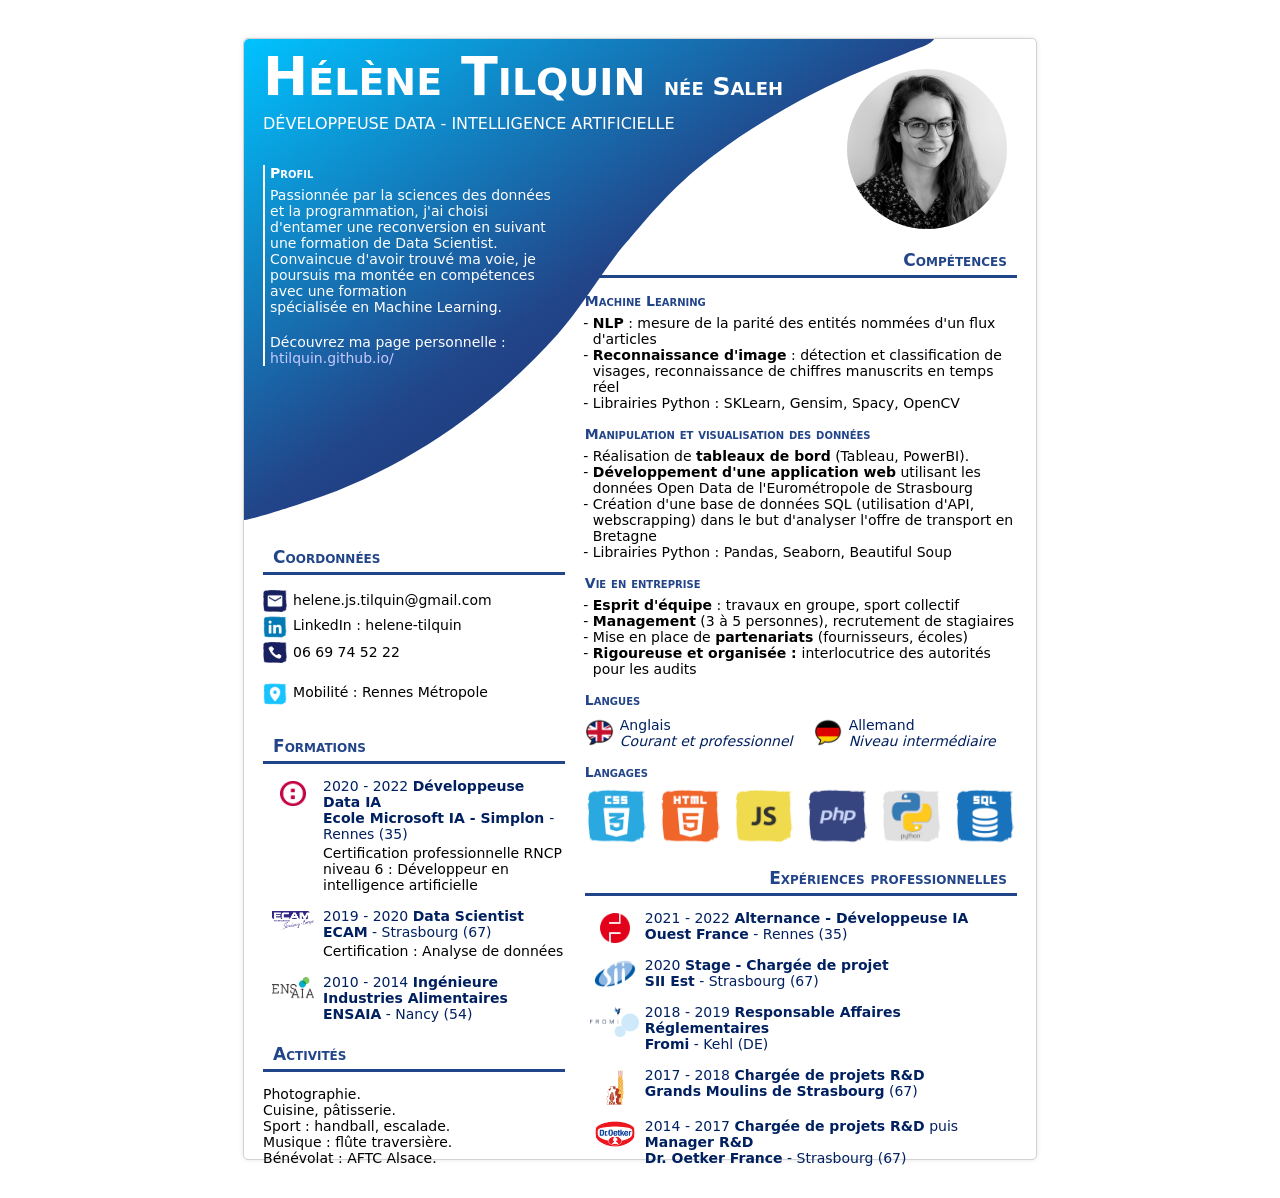
==== index.html @ 8f600a63 "CV V2" ====
<!doctype html>
<html>

<head>
    <meta charset="utf-8" />
    <meta name="Description" content="Hélène Tilquin - CV" />
    <link rel="stylesheet" href="stylesheet.css" />
    <meta name="author" content="Hélène Tilquin" />
    <link rel="icon" type="image/png" href="Images/favicon.png" />
    <title>Hélène Tilquin</title>
</head>

<body>

    <div class="page">

        <div class="waves">
            <!--Waves Container-->
            <svg fill="rgba(255,255,0,0.7)" xmlns="http://www.w3.org/2000/svg" width="7.18889in" height="5.01111in"
                viewBox="0 0 647 451">

                <defs>
                    <linearGradient id="my-cool-gradient" x2="1" y2="1">
                        <stop offset="0%" stop-color="#00c3ff" /> <!-- #447799 -->
                        <stop offset="50%" stop-color="#224488" /> <!-- #224488 -->
                        <stop offset="100%" stop-color="#112266" /> <!-- #112266 -->
                    </linearGradient>
                </defs>


                <path fill="url(#my-cool-gradient)" id="Sélection" stroke="none" stroke-width="1" d="M 0.00,0.00
                   C 0.00,0.00 647.00,0.00 647.00,0.00
                     644.07,4.94 633.46,8.01 628.00,10.20
                     628.00,10.20 581.00,29.20 581.00,29.20
                     536.99,46.81 481.87,77.97 444.00,106.37
                     416.11,127.29 400.99,142.27 377.83,168.00
                     377.83,168.00 352.23,198.00 352.23,198.00
                     333.83,222.20 313.65,254.70 293.83,277.00
                     232.14,346.45 150.43,403.19 62.00,432.67
                     48.49,437.17 12.39,449.25 0.00,451.00
                     0.00,451.00 0.00,0.00 0.00,0.00 Z" />
            </svg>
            <!--Waves end-->
        </div>

        <div class="subpage">

            <header>
                <h1 class="name">Hélène Tilquin <span class="smaller">née Saleh</span></h1>
            </header>
            <h1 class="poste">Développeuse Data - Intelligence Artificielle</h1>
            <div class="Flex">
                <div class="left">
                    <!--- Résumé -->
                    <section class="white">
                        <h4 class="light">Profil</h4>
                        <p>Passionnée par la sciences des données et la programmation, 
                            j'ai choisi d'entamer une reconversion en suivant une formation de Data Scientist.
                            <br/>Convaincue d'avoir trouvé ma voie, 
                            je poursuis ma montée en compétences
                            avec une formation <br/>spécialisée en Machine Learning.</p>
                        <br/>
                        <p>Découvrez ma page personnelle :<br/>
                        <a href="https://htilquin.github.io/" class="lightblue">htilquin.github.io/</a></p>
                    
                    </section>

                    <div class="filler"></div>

                    <!-- Identité -->
                    <section>
                        <h2>Coordonnées</h2>

                        <div class="Flex">
                            <div class="icons"><img src="Images/mail1.png" alt="mail" /></div>
                            <div class="text nomargin">
                                <p>helene.js.tilquin@gmail.com</p>
                            </div>
                        </div>
                        <div class="Flex">
                            <div class="icons"><a href="https://fr.linkedin.com/in/helene-tilquin"><img
                                        src="Images/linkedIn.png" alt="linkedIn" /></a></div>
                            <div class="text nomargin">
                                <p><a href="https://fr.linkedin.com/in/helene-tilquin">LinkedIn : helene-tilquin</a></p>
                            </div>
                        </div>
                        <div class="Flex">
                            <div class="icons"><img src="Images/phone1.png" alt="phone" /></div>
                            <div class="text nomargin">
                                <p>06 69 74 52 22</p>
                            </div>
                        </div>
                        <br />
                        <div class="Flex">
                            <div class="icons"><img src="Images/location.png" alt="location" /></div>
                            <div class="text">
                                <p>Mobilité : Rennes Métropole</p>
                            </div>
                        </div>
                        <!-- <p>Titulaire du Permis B</p> -->
                    </section>

                    <!-- Formations -->
                    <section>

                        <h2>Formations</h2>

                        <div class="Flex">
                            <div class="logo"><img class="small" src="Images/simplon.png" alt="logo-simplon" /></div>
                            <div class="text">
                                <a href="https://www.francecompetences.fr/recherche/rncp/34757/">
                                    <h3>2020 - 2022 <b>Développeuse Data IA <br /> 
                                        Ecole Microsoft IA - Simplon </b> - Rennes (35)</h3>
                                    <p>
                                        Certification professionnelle RNCP niveau 6 : Développeur en intelligence artificielle
                                    </p>
                            </div>
                            </a>
                        </div>


                        <div class="Flex">
                            <div class="logo"><img class="small" src="Images/ECAM.png" alt="logo-ecam" /></div>
                            <div class="text">
                                <a href="https://www.francecompetences.fr/recherche/rs/2858/">
                                    <h3>2019 - 2020 <b>Data Scientist <br /> ECAM</b> - Strasbourg (67)</h3>
                                    <p>
                                        Certification : Analyse de données
                                    </p>
                            </div>
                            </a>
                        </div>

                        <div class="Flex">
                            <div class="logo"><img src="Images/ENSAIA.png" alt="logo-ensaia" /></div>
                            <div class="text nomargin">
                                <h3>2010 - 2014 <b>Ingénieure Industries Alimentaires <br /> ENSAIA</b> - Nancy (54)
                                </h3>
                                <!--                                 <p>Erasmus en Allemagne - Membre du Bureau des Elèves</p> -->
                            </div>
                        </div>

                        <!--                         <div class="Flex">
                            <div class="logo">
                                <img src="Images/chato.png" alt="logo-prepa" />
                            </div>
                            <div class="text">
                                <h3>2008 - 2010 <b>Classe préparatoire en biologie (BCPST)</b> - Rennes (35)</h3>
                                <p>Option informatique : projet Matlab (19/20 à l'oral)</p>
                            </div>
                        </div>
                        <div class="Flex">
                            <div class="logo">
                                <img class="small" src="Images/assomp.png" alt="logo-assomption" />
                            </div>
                            <div class="text">
                                <h3>2008 <b>Baccalauréat Scientifique</b> - Rennes (35)</h3>
                            </div>
                        </div> -->
                    </section>

                    <!-- Activités -->
                    <section>
                        <h2>Activités</h2>
                        <p>Photographie.<br />
                            Cuisine, pâtisserie.<br />
                            Sport : handball, escalade.<br />
                            Musique : flûte traversière.<br />
                            Bénévolat : AFTC Alsace.
                        </p>
                    </section>
                </div>

                <div class="right">

                    <img class="identite" src="Images/HET.png">

                    <section>

                        <h2>Compétences</h2>

                        <h4>Machine Learning</h4>
                        <ul>
                            <li><b>NLP</b> : mesure de la parité des entités nommées d'un flux d'articles</li>
                            <li><b>Reconnaissance d'image</b> : détection et classification de visages, reconnaissance
                                de chiffres manuscrits en temps réel</li>
                            <li>Librairies Python : SKLearn, Gensim, Spacy, OpenCV </li>
                        </ul>


                        <h4>Manipulation et visualisation des données</h4>
                        <ul>
                            <li>Réalisation de <b>tableaux de bord</b> (Tableau, PowerBI).</li>
                            <li><b>Développement d'une application web</b> utilisant les données Open Data de
                                l'Eurométropole de Strasbourg</li>
                            <li>Création d'une base de données SQL (utilisation d'API, webscrapping) dans le but d'analyser l'offre de transport en Bretagne</li>
                            <li>Librairies Python : Pandas, Seaborn, Beautiful Soup</li>
                        </ul>


                        <h4>Vie en entreprise</h4>
                        <ul>
                            <li><b>Esprit d'équipe</b> : travaux en groupe, sport collectif</li>
                            <li><b>Management</b> (3 à 5 personnes), recrutement de stagiaires</li>
                            <li>Mise en place de <b>partenariats</b> (fournisseurs, écoles)</li>
                            <li><b>Rigoureuse et organisée : </b>interlocutrice des autorités pour les audits</li>
                        </ul>

                        <h4>Langues</h4>
                        <div class="Flex wrap">

                            <div class="Flex">
                                <div class="icons big"><img src="Images/EN.png" /></div>
                                <div class="text nomargin">
                                    <p class="blue">Anglais<br />
                                        <i>Courant et professionnel</i></p>
                                </div>
                            </div>

                            <div class="Flex">
                                <div class="icons big"><img src="Images/DE.png" /></div>
                                <div class="text nomargin">
                                    <p class="blue">Allemand<br />
                                        <i>Niveau intermédiaire</i></p>
                                </div>
                            </div>

                            <div class="Flex">
                                <!--- Just a filler -->
                            </div>

                        </div>

                        <!-- <h3>Logiciels</h3>
                    <p>SAP, Pack Office, R, Matlab</p> -->

                        <h4>Langages</h4>
                        <div class="Flex wrap">
                            <div class="comp">
                                <img src="Images/css.png" alt="CSS">
                            </div>

                            <div class="comp">
                                <img src="Images/html.png" alt="html">
                            </div>

                            <div class="comp">
                                <img src="Images/JS.png" alt="Javascript">
                            </div>

                            <div class="comp">
                                <img src="Images/php.png" alt="php">
                            </div>

                            <div class="comp">
                                <img src="Images/python4.png" alt="python">
                            </div>

                            <div class="comp">
                                <img src="Images/SQL.png" alt="SQL">
                            </div>
                        </div>

                    </section>

                    <section>
                        <!-- XP Pro -->
                        <h2>Expériences professionnelles</h2>

                        <div class="Flex">
                            <div class="logo"><img src="Images/ouestfrance.png" alt="logo-ouest-france" /></div>
                            <div class="text">
                                <h3>2021 - 2022 <b>Alternance - Développeuse IA <br /> Ouest France</b> - Rennes (35)
                                </h3>
                            </div>
                        </div>

                        <div class="Flex">
                            <div class="logo"><img src="Images/SII.png" alt="logo-SII" /></div>
                            <div class="text">
                                <h3>2020 <b>Stage - Chargée de projet <br /> SII Est</b> - Strasbourg (67)</h3>
                            </div>
                        </div>

                        <div class="Flex">
                            <div class="logo"><img class="large" src="Images/Fromi.png" alt="logo-fromi" /></div>
                            <div class="text">
                                <h3>2018 - 2019 <b>Responsable Affaires Réglementaires <br /> Fromi</b> - Kehl (DE)
                                </h3>
                            </div>
                        </div>
                        <div class="Flex">
                            <div class="logo"><img class="tall" src="Images/GMS.png" alt="logo-gms" /></div>
                            <div class="text">
                                <h3>2017 - 2018 <b>Chargée de projets R&D <br /> Grands Moulins de Strasbourg</b> (67)
                                </h3>
                            </div>
                        </div>
                        <div class="Flex">
                            <div class="logo"><img src="Images/Oetker.png" alt="logo-dr-oetker" /></div>
                            <div class="text nomargin">
                                <h3>2014 - 2017 <b>Chargée de projets R&D</b> puis <b>Manager R&D <br /> Dr. Oetker
                                        France</b> - Strasbourg (67)</h3>
                            </div>
                        </div>

                    </section>

                </div>
            </div>
        </div>
    </div>
</body>

</html>
---- stylesheet.css ----
/* orange #ff6600 */

body {
    position: relative;
    font-family: Calibri, sans;
    font-size : 14px;
    width: 100%;
    height: 100%;
    margin: 0;
    padding: 0;
    background-color: #ffffff;
}

* {
    box-sizing: border-box;
    -moz-box-sizing: border-box;
}

div.Flex {
    display: flex;
}

div.Flex.between {
    justify-content: space-between;
}
  
.flex { /*Flexbox for containers*/
    display: flex;
    justify-content: center;
    align-items: center;
    text-align: center;
}
  
.waves {
    position:relative;
    width: 100%;
    height: 1vh;
    margin-bottom:-7px; /*Fix for safari gap*/
    margin-top : -5mm;
    margin-left : -5mm;
}

.waves > svg {
    border-top-left-radius: 5px;
}
  
.content {
    position:relative;
    height:20vh;
    text-align:center;
    background-color: white;
}

header {
    color : #ffffff;
    font-size: 27px;
    font-variant-caps: petite-caps;
}

.page {
    width: 210mm;
    min-height: 297mm;
    padding: 5mm;
    margin: 10mm auto;
    border: 1px #D3D3D3 solid;
    border-radius: 5px;
    background: white;
    box-shadow: 0 0 5px rgba(0, 0, 0, 0.1);
}
.subpage {
    height: 287mm;
    z-index: 1;
    position : relative;
    padding-top : 1mm;
}

div.left {
    padding-right: 10px;
    margin-right: 10px;
    margin-top: auto;
    width: 520px;
    flex-shrink: 0.8;
}

div.logo {
    width: 60px;
    flex-shrink: 0;
    text-align: center;
    margin-bottom: 10px;
    margin-top : 3px;
}

div.icons {
    width: 30px;
}

div.icons.big {
    width: 35px;
}

div.text {
    margin-bottom: 15px;
}

div.nomargin {
    margin: 0;
}

ul {
    list-style-type: "- ";
    padding: 0;
    padding-left: 8px;
    margin: 0;
}

.nomargintop {
    margin-top: 0;
}

.marginbottom {
    margin-bottom: 15px;
}

.center {
    text-align: center;
}

div.comp {
    width: 64px;
    display: flex;
    flex-direction: column;
    align-items: center;
}

div.wrap {
    flex-wrap: wrap;
    align-items: center;
    justify-content: space-between;
}

.filler {
    height: 160px;
}

/***************
**** TEXT
***************/

a {
    text-decoration: none;
    color: #000000;
}

h1 {
    margin: 0;
}

h1.poste {
    color: #ffffff;
    font-variant-caps: all-petite-caps;
    font-weight: normal;
    font-size: 23px;
}

h2 {
    font-size: 17px;
    width: 100%;
    color : #224488;
    padding: 7px 10px 5px 10px;
    border-bottom: #224488 solid 3px;
    font-variant-caps: small-caps;
}

div.right h2 {
    text-align: right;
} 

h3 {
    color : #002060;
    margin-bottom: 0;
    font-size: 14px;
}

h3.name {
    color: #ffffff;
    
}

h4 {
    font-variant-caps: small-caps;
    font-weight: bold;
    color: #224488;
    margin-bottom: 6px;
    margin-top: 15px;
}

h4.light {
    color : white;
}

.smaller {
    font-size: 25px;
}

.text h3 {
    font-weight: normal;
    margin: 0;
}

p {
    margin: 0;
    margin-top : 3px;
}

.blue {
    color : #002060;
}

.lightblue {
    color : #c5c9ff;
}

.white {
    color : #ffffff;
    border-left : solid white 2px;
    padding-left: 5px;
}

/***************
**** IMAGES
***************/

img.identite {
    width: 160px;
    display: block;
    margin: -65px 10px 0 auto;
    border-radius: 50%;
}


div.logo img {
    height: auto;
    max-height: 30px;
    max-width: 70%;
}

div.logo img.large {
    max-width: 100%;
}

div.logo img.tall {
    max-height: 35px;
}

div.logo img.small {
    max-height: 25px;
}

div.icons img {
    max-height: 1.8rem;
    max-width: 1.5rem;
    position: relative;
    top: 1px;
/*     filter: drop-shadow(1px 1px 1px #00000040); */
    margin-right: 3px;
}

div.icons.big img {
    max-width: 2.3rem;
    margin-top: 3px;
}

div.comp img {
    width: 95%;
}

@page {
    size: A4;
    margin: 0;
}
@media print {
    html, body {
        width: 210mm;
        height: 297mm;        
    }
    .page {
        margin: 0;
        border: initial;
        border-radius: 0px;
        width: initial;
        min-height: initial;
        box-shadow: initial;
        background: initial;
        page-break-after: always;
    }

    .waves > svg {
        border-top-left-radius: 0px;
    }
}
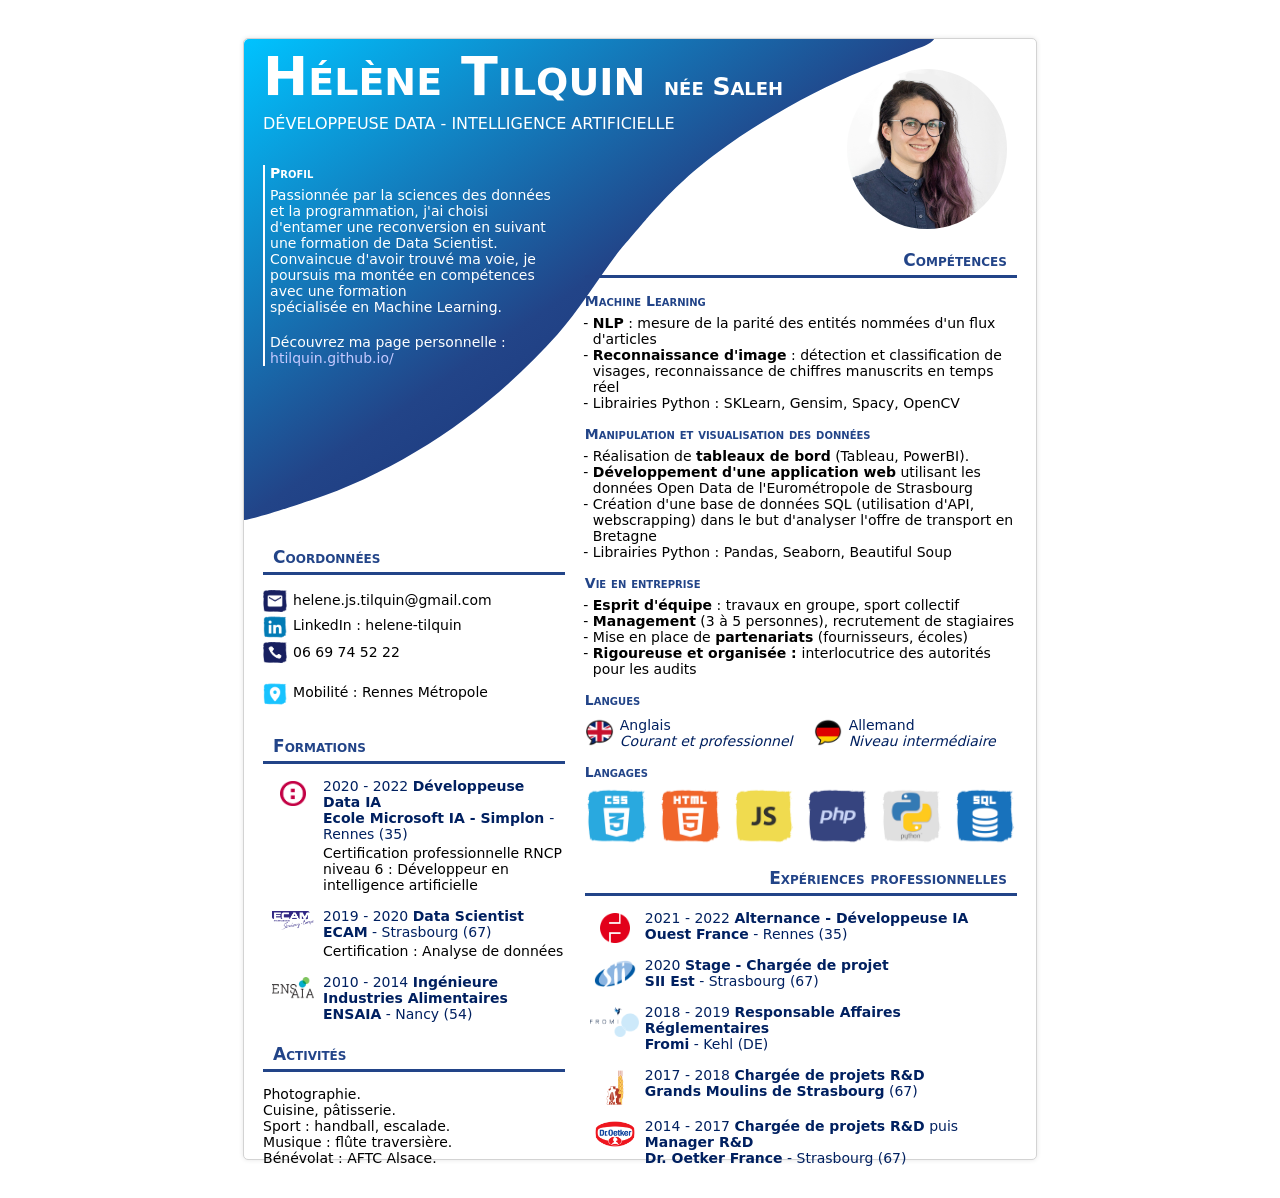
==== commit 5f818c7e: "update photo" ====
--- a/index.html
+++ b/index.html
@@ -173,7 +173,7 @@
 
                 <div class="right">
 
-                    <img class="identite" src="Images/HET.png">
+                    <img class="identite" src="Images/Helene3.png">
 
                     <section>
 
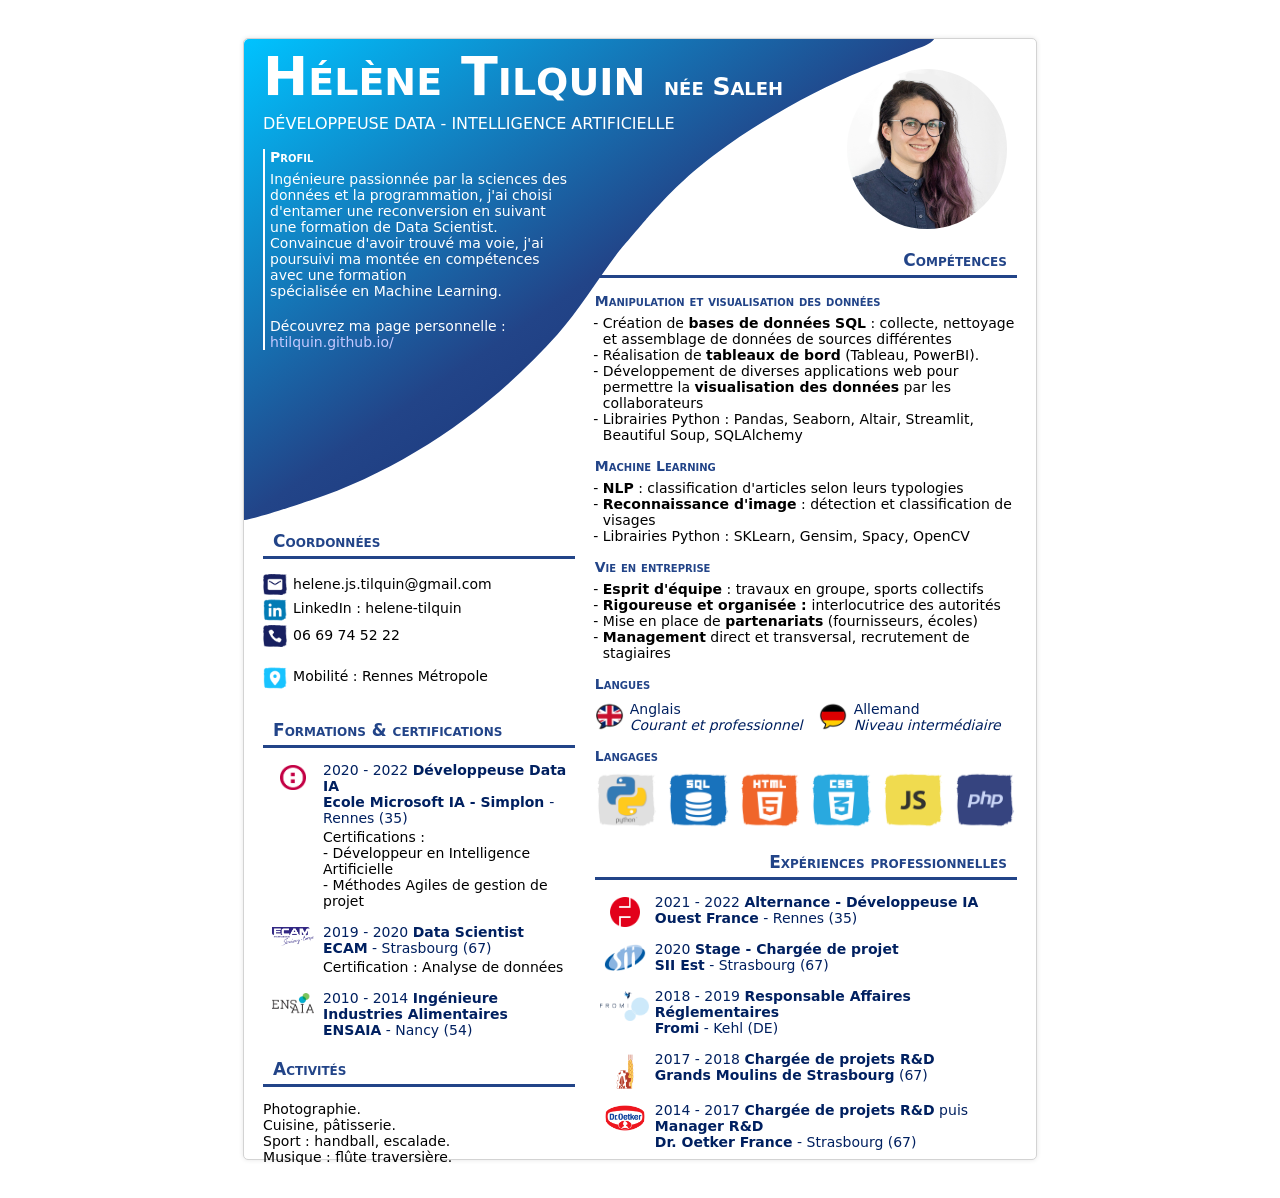
==== commit f96534ae: "Update!" ====
--- a/index.html
+++ b/index.html
@@ -1,315 +1,299 @@
-<!doctype html>
-<html>
-
-<head>
-    <meta charset="utf-8" />
-    <meta name="Description" content="Hélène Tilquin - CV" />
-    <link rel="stylesheet" href="stylesheet.css" />
-    <meta name="author" content="Hélène Tilquin" />
-    <link rel="icon" type="image/png" href="Images/favicon.png" />
-    <title>Hélène Tilquin</title>
-</head>
-
-<body>
-
-    <div class="page">
-
-        <div class="waves">
-            <!--Waves Container-->
-            <svg fill="rgba(255,255,0,0.7)" xmlns="http://www.w3.org/2000/svg" width="7.18889in" height="5.01111in"
-                viewBox="0 0 647 451">
-
-                <defs>
-                    <linearGradient id="my-cool-gradient" x2="1" y2="1">
-                        <stop offset="0%" stop-color="#00c3ff" /> <!-- #447799 -->
-                        <stop offset="50%" stop-color="#224488" /> <!-- #224488 -->
-                        <stop offset="100%" stop-color="#112266" /> <!-- #112266 -->
-                    </linearGradient>
-                </defs>
-
-
-                <path fill="url(#my-cool-gradient)" id="Sélection" stroke="none" stroke-width="1" d="M 0.00,0.00
-                   C 0.00,0.00 647.00,0.00 647.00,0.00
-                     644.07,4.94 633.46,8.01 628.00,10.20
-                     628.00,10.20 581.00,29.20 581.00,29.20
-                     536.99,46.81 481.87,77.97 444.00,106.37
-                     416.11,127.29 400.99,142.27 377.83,168.00
-                     377.83,168.00 352.23,198.00 352.23,198.00
-                     333.83,222.20 313.65,254.70 293.83,277.00
-                     232.14,346.45 150.43,403.19 62.00,432.67
-                     48.49,437.17 12.39,449.25 0.00,451.00
-                     0.00,451.00 0.00,0.00 0.00,0.00 Z" />
-            </svg>
-            <!--Waves end-->
-        </div>
-
-        <div class="subpage">
-
-            <header>
-                <h1 class="name">Hélène Tilquin <span class="smaller">née Saleh</span></h1>
-            </header>
-            <h1 class="poste">Développeuse Data - Intelligence Artificielle</h1>
-            <div class="Flex">
-                <div class="left">
-                    <!--- Résumé -->
-                    <section class="white">
-                        <h4 class="light">Profil</h4>
-                        <p>Passionnée par la sciences des données et la programmation, 
-                            j'ai choisi d'entamer une reconversion en suivant une formation de Data Scientist.
-                            <br/>Convaincue d'avoir trouvé ma voie, 
-                            je poursuis ma montée en compétences
-                            avec une formation <br/>spécialisée en Machine Learning.</p>
-                        <br/>
-                        <p>Découvrez ma page personnelle :<br/>
-                        <a href="https://htilquin.github.io/" class="lightblue">htilquin.github.io/</a></p>
-                    
-                    </section>
-
-                    <div class="filler"></div>
-
-                    <!-- Identité -->
-                    <section>
-                        <h2>Coordonnées</h2>
-
-                        <div class="Flex">
-                            <div class="icons"><img src="Images/mail1.png" alt="mail" /></div>
-                            <div class="text nomargin">
-                                <p>helene.js.tilquin@gmail.com</p>
-                            </div>
-                        </div>
-                        <div class="Flex">
-                            <div class="icons"><a href="https://fr.linkedin.com/in/helene-tilquin"><img
-                                        src="Images/linkedIn.png" alt="linkedIn" /></a></div>
-                            <div class="text nomargin">
-                                <p><a href="https://fr.linkedin.com/in/helene-tilquin">LinkedIn : helene-tilquin</a></p>
-                            </div>
-                        </div>
-                        <div class="Flex">
-                            <div class="icons"><img src="Images/phone1.png" alt="phone" /></div>
-                            <div class="text nomargin">
-                                <p>06 69 74 52 22</p>
-                            </div>
-                        </div>
-                        <br />
-                        <div class="Flex">
-                            <div class="icons"><img src="Images/location.png" alt="location" /></div>
-                            <div class="text">
-                                <p>Mobilité : Rennes Métropole</p>
-                            </div>
-                        </div>
-                        <!-- <p>Titulaire du Permis B</p> -->
-                    </section>
-
-                    <!-- Formations -->
-                    <section>
-
-                        <h2>Formations</h2>
-
-                        <div class="Flex">
-                            <div class="logo"><img class="small" src="Images/simplon.png" alt="logo-simplon" /></div>
-                            <div class="text">
-                                <a href="https://www.francecompetences.fr/recherche/rncp/34757/">
-                                    <h3>2020 - 2022 <b>Développeuse Data IA <br /> 
-                                        Ecole Microsoft IA - Simplon </b> - Rennes (35)</h3>
-                                    <p>
-                                        Certification professionnelle RNCP niveau 6 : Développeur en intelligence artificielle
-                                    </p>
-                            </div>
-                            </a>
-                        </div>
-
-
-                        <div class="Flex">
-                            <div class="logo"><img class="small" src="Images/ECAM.png" alt="logo-ecam" /></div>
-                            <div class="text">
-                                <a href="https://www.francecompetences.fr/recherche/rs/2858/">
-                                    <h3>2019 - 2020 <b>Data Scientist <br /> ECAM</b> - Strasbourg (67)</h3>
-                                    <p>
-                                        Certification : Analyse de données
-                                    </p>
-                            </div>
-                            </a>
-                        </div>
-
-                        <div class="Flex">
-                            <div class="logo"><img src="Images/ENSAIA.png" alt="logo-ensaia" /></div>
-                            <div class="text nomargin">
-                                <h3>2010 - 2014 <b>Ingénieure Industries Alimentaires <br /> ENSAIA</b> - Nancy (54)
-                                </h3>
-                                <!--                                 <p>Erasmus en Allemagne - Membre du Bureau des Elèves</p> -->
-                            </div>
-                        </div>
-
-                        <!--                         <div class="Flex">
-                            <div class="logo">
-                                <img src="Images/chato.png" alt="logo-prepa" />
-                            </div>
-                            <div class="text">
-                                <h3>2008 - 2010 <b>Classe préparatoire en biologie (BCPST)</b> - Rennes (35)</h3>
-                                <p>Option informatique : projet Matlab (19/20 à l'oral)</p>
-                            </div>
-                        </div>
-                        <div class="Flex">
-                            <div class="logo">
-                                <img class="small" src="Images/assomp.png" alt="logo-assomption" />
-                            </div>
-                            <div class="text">
-                                <h3>2008 <b>Baccalauréat Scientifique</b> - Rennes (35)</h3>
-                            </div>
-                        </div> -->
-                    </section>
-
-                    <!-- Activités -->
-                    <section>
-                        <h2>Activités</h2>
-                        <p>Photographie.<br />
-                            Cuisine, pâtisserie.<br />
-                            Sport : handball, escalade.<br />
-                            Musique : flûte traversière.<br />
-                            Bénévolat : AFTC Alsace.
-                        </p>
-                    </section>
-                </div>
-
-                <div class="right">
-
-                    <img class="identite" src="Images/Helene3.png">
-
-                    <section>
-
-                        <h2>Compétences</h2>
-
-                        <h4>Machine Learning</h4>
-                        <ul>
-                            <li><b>NLP</b> : mesure de la parité des entités nommées d'un flux d'articles</li>
-                            <li><b>Reconnaissance d'image</b> : détection et classification de visages, reconnaissance
-                                de chiffres manuscrits en temps réel</li>
-                            <li>Librairies Python : SKLearn, Gensim, Spacy, OpenCV </li>
-                        </ul>
-
-
-                        <h4>Manipulation et visualisation des données</h4>
-                        <ul>
-                            <li>Réalisation de <b>tableaux de bord</b> (Tableau, PowerBI).</li>
-                            <li><b>Développement d'une application web</b> utilisant les données Open Data de
-                                l'Eurométropole de Strasbourg</li>
-                            <li>Création d'une base de données SQL (utilisation d'API, webscrapping) dans le but d'analyser l'offre de transport en Bretagne</li>
-                            <li>Librairies Python : Pandas, Seaborn, Beautiful Soup</li>
-                        </ul>
-
-
-                        <h4>Vie en entreprise</h4>
-                        <ul>
-                            <li><b>Esprit d'équipe</b> : travaux en groupe, sport collectif</li>
-                            <li><b>Management</b> (3 à 5 personnes), recrutement de stagiaires</li>
-                            <li>Mise en place de <b>partenariats</b> (fournisseurs, écoles)</li>
-                            <li><b>Rigoureuse et organisée : </b>interlocutrice des autorités pour les audits</li>
-                        </ul>
-
-                        <h4>Langues</h4>
-                        <div class="Flex wrap">
-
-                            <div class="Flex">
-                                <div class="icons big"><img src="Images/EN.png" /></div>
-                                <div class="text nomargin">
-                                    <p class="blue">Anglais<br />
-                                        <i>Courant et professionnel</i></p>
-                                </div>
-                            </div>
-
-                            <div class="Flex">
-                                <div class="icons big"><img src="Images/DE.png" /></div>
-                                <div class="text nomargin">
-                                    <p class="blue">Allemand<br />
-                                        <i>Niveau intermédiaire</i></p>
-                                </div>
-                            </div>
-
-                            <div class="Flex">
-                                <!--- Just a filler -->
-                            </div>
-
-                        </div>
-
-                        <!-- <h3>Logiciels</h3>
-                    <p>SAP, Pack Office, R, Matlab</p> -->
-
-                        <h4>Langages</h4>
-                        <div class="Flex wrap">
-                            <div class="comp">
-                                <img src="Images/css.png" alt="CSS">
-                            </div>
-
-                            <div class="comp">
-                                <img src="Images/html.png" alt="html">
-                            </div>
-
-                            <div class="comp">
-                                <img src="Images/JS.png" alt="Javascript">
-                            </div>
-
-                            <div class="comp">
-                                <img src="Images/php.png" alt="php">
-                            </div>
-
-                            <div class="comp">
-                                <img src="Images/python4.png" alt="python">
-                            </div>
-
-                            <div class="comp">
-                                <img src="Images/SQL.png" alt="SQL">
-                            </div>
-                        </div>
-
-                    </section>
-
-                    <section>
-                        <!-- XP Pro -->
-                        <h2>Expériences professionnelles</h2>
-
-                        <div class="Flex">
-                            <div class="logo"><img src="Images/ouestfrance.png" alt="logo-ouest-france" /></div>
-                            <div class="text">
-                                <h3>2021 - 2022 <b>Alternance - Développeuse IA <br /> Ouest France</b> - Rennes (35)
-                                </h3>
-                            </div>
-                        </div>
-
-                        <div class="Flex">
-                            <div class="logo"><img src="Images/SII.png" alt="logo-SII" /></div>
-                            <div class="text">
-                                <h3>2020 <b>Stage - Chargée de projet <br /> SII Est</b> - Strasbourg (67)</h3>
-                            </div>
-                        </div>
-
-                        <div class="Flex">
-                            <div class="logo"><img class="large" src="Images/Fromi.png" alt="logo-fromi" /></div>
-                            <div class="text">
-                                <h3>2018 - 2019 <b>Responsable Affaires Réglementaires <br /> Fromi</b> - Kehl (DE)
-                                </h3>
-                            </div>
-                        </div>
-                        <div class="Flex">
-                            <div class="logo"><img class="tall" src="Images/GMS.png" alt="logo-gms" /></div>
-                            <div class="text">
-                                <h3>2017 - 2018 <b>Chargée de projets R&D <br /> Grands Moulins de Strasbourg</b> (67)
-                                </h3>
-                            </div>
-                        </div>
-                        <div class="Flex">
-                            <div class="logo"><img src="Images/Oetker.png" alt="logo-dr-oetker" /></div>
-                            <div class="text nomargin">
-                                <h3>2014 - 2017 <b>Chargée de projets R&D</b> puis <b>Manager R&D <br /> Dr. Oetker
-                                        France</b> - Strasbourg (67)</h3>
-                            </div>
-                        </div>
-
-                    </section>
-
-                </div>
-            </div>
-        </div>
-    </div>
-</body>
-
+<!doctype html>
+<html>
+
+<head>
+    <meta charset="utf-8" />
+    <meta name="Description" content="Hélène Tilquin - CV" />
+    <link rel="stylesheet" href="stylesheet.css" />
+    <meta name="author" content="Hélène Tilquin" />
+    <link rel="icon" type="image/png" href="Images/favicon.png" />
+    <title>Hélène Tilquin</title>
+</head>
+
+<body>
+
+    <div class="page">
+
+        <div class="waves">
+            <!--Waves Container-->
+            <svg fill="rgba(255,255,0,0.7)" xmlns="http://www.w3.org/2000/svg" width="7.18889in" height="5.01111in"
+                viewBox="0 0 647 451">
+
+                <defs>
+                    <linearGradient id="my-cool-gradient" x2="1" y2="1">
+                        <stop offset="0%" stop-color="#00c3ff" /> <!-- #447799 -->
+                        <stop offset="50%" stop-color="#224488" /> <!-- #224488 -->
+                        <stop offset="100%" stop-color="#112266" /> <!-- #112266 -->
+                    </linearGradient>
+                </defs>
+
+
+                <path fill="url(#my-cool-gradient)" id="Sélection" stroke="none" stroke-width="1" d="M 0.00,0.00
+                   C 0.00,0.00 647.00,0.00 647.00,0.00
+                     644.07,4.94 633.46,8.01 628.00,10.20
+                     628.00,10.20 581.00,29.20 581.00,29.20
+                     536.99,46.81 481.87,77.97 444.00,106.37
+                     416.11,127.29 400.99,142.27 377.83,168.00
+                     377.83,168.00 352.23,198.00 352.23,198.00
+                     333.83,222.20 313.65,254.70 293.83,277.00
+                     232.14,346.45 150.43,403.19 62.00,432.67
+                     48.49,437.17 12.39,449.25 0.00,451.00
+                     0.00,451.00 0.00,0.00 0.00,0.00 Z" />
+            </svg>
+            <!--Waves end-->
+        </div>
+
+        <div class="subpage">
+
+            <header>
+                <h1 class="name">Hélène Tilquin <span class="smaller">née Saleh</span></h1>
+            </header>
+            <h1 class="poste">Développeuse Data - Intelligence Artificielle</h1>
+            <div class="Flex">
+                <div class="left">
+                    <!--- Résumé -->
+                    <section class="white">
+                        <h4 class="light">Profil</h4>
+                        <p>Ingénieure passionnée par la sciences des données et la programmation, 
+                            j'ai choisi d'entamer une reconversion en suivant une formation de Data Scientist.
+                            <br/>Convaincue d'avoir trouvé ma voie, 
+                            j'ai poursuivi ma montée en compétences
+                            avec une formation <br/>spécialisée en Machine Learning.</p>
+                        <br/>
+                        <p>Découvrez ma page personnelle :<br/>
+                        <a href="https://htilquin.github.io/" class="lightblue">htilquin.github.io/</a></p>
+                    
+                    </section>
+
+                    <div class="filler"></div>
+
+                    <!-- Identité -->
+                    <section>
+                        <h2>Coordonnées</h2>
+
+                        <div class="Flex">
+                            <div class="icons"><img src="Images/mail1.png" alt="mail" /></div>
+                            <div class="text nomargin">
+                                <p>helene.js.tilquin@gmail.com</p>
+                            </div>
+                        </div>
+                        <div class="Flex">
+                            <div class="icons"><a href="https://fr.linkedin.com/in/helene-tilquin"><img
+                                        src="Images/linkedIn.png" alt="linkedIn" /></a></div>
+                            <div class="text nomargin">
+                                <p><a href="https://fr.linkedin.com/in/helene-tilquin">LinkedIn : helene-tilquin</a></p>
+                            </div>
+                        </div>
+                        <div class="Flex">
+                            <div class="icons"><img src="Images/phone1.png" alt="phone" /></div>
+                            <div class="text nomargin">
+                                <p>06 69 74 52 22</p>
+                            </div>
+                        </div>
+                        <br />
+                        <div class="Flex">
+                            <div class="icons"><img src="Images/location.png" alt="location" /></div>
+                            <div class="text">
+                                <p>Mobilité : Rennes Métropole</p>
+                            </div>
+                        </div>
+                        <!-- <p>Titulaire du Permis B</p> -->
+                    </section>
+
+                    <!-- Formations -->
+                    <section>
+
+                        <h2>Formations & certifications</h2>
+
+                        <div class="Flex">
+                            <div class="logo"><img class="small" src="Images/simplon.png" alt="logo-simplon" /></div>
+                            <div class="text">
+                                <a href="https://www.francecompetences.fr/recherche/rncp/34757/">
+                                    <h3>2020 - 2022 <b>Développeuse Data IA <br /> 
+                                        Ecole Microsoft IA - Simplon </b> - Rennes (35)</h3>
+                                    <p>
+                                        Certifications : 
+                                    <br /> - Développeur en Intelligence Artificielle
+                                    <br />
+                                        <a href="https://www.francecompetences.fr/recherche/rs/2085/">
+                                        - Méthodes Agiles de gestion de projet
+                                    </a>
+                                    </p>
+                                </a>
+
+
+                            </div>
+                        </div>
+
+
+                        <div class="Flex">
+                            <div class="logo"><img class="small" src="Images/ECAM.png" alt="logo-ecam" /></div>
+                            <div class="text">
+                                <a href="https://www.francecompetences.fr/recherche/rs/2858/">
+                                    <h3>2019 - 2020 <b>Data Scientist <br /> ECAM</b> - Strasbourg (67)</h3>
+                                    <p>
+                                        Certification : Analyse de données
+                                    </p>
+                                </a>
+                            </div>
+                        </div>
+
+                        <div class="Flex">
+                            <div class="logo"><img src="Images/ENSAIA.png" alt="logo-ensaia" /></div>
+                            <div class="text nomargin">
+                                <a href="https://ensaia.univ-lorraine.fr/">
+                                    <h3>2010 - 2014 <b>Ingénieure Industries Alimentaires <br /> ENSAIA</b> - Nancy (54)
+                                    </h3>
+                                </a>
+                                <!--                                 <p>Erasmus en Allemagne - Membre du Bureau des Elèves</p> -->
+                            </div>
+                        </div>
+                    </section>
+
+                    <!-- Activités -->
+                    <section>
+                        <h2>Activités</h2>
+                        <p>Photographie.<br />
+                            Cuisine, pâtisserie.<br />
+                            Sport : handball, escalade.<br />
+                            Musique : flûte traversière. <br/>
+                        </p>
+                    </section>
+                </div>
+
+                <div class="right">
+
+                    <img class="identite" src="Images/Helene3.png">
+
+                    <section>
+
+                        <h2>Compétences</h2>
+
+                        <h4>Manipulation et visualisation des données</h4>
+                        <ul>
+                            <li>Création de <b>bases de données SQL</b> : collecte, nettoyage et assemblage de données 
+                                de sources différentes</li>
+                            <li>Réalisation de <b>tableaux de bord</b> (Tableau, PowerBI).</li>
+                            <li>Développement de diverses applications web pour permettre la <b>visualisation des données</b> par les collaborateurs</li>
+                            <li>Librairies Python : Pandas, Seaborn, Altair, Streamlit, Beautiful Soup, SQLAlchemy</li>
+                        </ul>
+                        
+                        <h4>Machine Learning</h4>
+                        <ul>
+                            <li><b>NLP</b> : classification d'articles selon leurs typologies</li>
+                            <li><b>Reconnaissance d'image</b> : détection et classification de visages</li>
+                            <li>Librairies Python : SKLearn, Gensim, Spacy, OpenCV </li>
+                        </ul>
+                        
+                        <h4>Vie en entreprise</h4>
+                        <ul>
+                            <li><b>Esprit d'équipe</b> : travaux en groupe, sports collectifs</li>
+                            <li><b>Rigoureuse et organisée : </b>interlocutrice des autorités</li>
+                            <li>Mise en place de <b>partenariats</b> (fournisseurs, écoles)</li>
+                            <li><b>Management</b> direct et transversal, recrutement de stagiaires</li>
+                        </ul>
+
+                        <h4>Langues</h4>
+                        <div class="Flex wrap">
+
+                            <div class="Flex">
+                                <div class="icons big"><img src="Images/EN.png" /></div>
+                                <div class="text nomargin">
+                                    <p class="blue">Anglais<br />
+                                        <i>Courant et professionnel</i></p>
+                                </div>
+                            </div>
+
+                            <div class="Flex">
+                                <div class="icons big"><img src="Images/DE.png" /></div>
+                                <div class="text nomargin">
+                                    <p class="blue">Allemand<br />
+                                        <i>Niveau intermédiaire</i></p>
+                                </div>
+                            </div>
+
+                            <div class="Flex">
+                                <!--- Just a filler -->
+                            </div>
+
+                        </div>
+
+                        <h4>Langages</h4>
+                        <div class="Flex wrap">
+                            <div class="comp">
+                                <img src="Images/python4.png" alt="python">
+                            </div>
+
+                            <div class="comp">
+                                <img src="Images/SQL.png" alt="SQL">
+                            </div>
+
+                            <div class="comp">
+                                <img src="Images/html.png" alt="html">
+                            </div>
+
+                            <div class="comp">
+                                <img src="Images/css.png" alt="CSS">
+                            </div>
+
+                            <div class="comp">
+                                <img src="Images/JS.png" alt="Javascript">
+                            </div>
+
+                            <div class="comp">
+                                <img src="Images/php.png" alt="php">
+                            </div>
+                        </div>
+
+                    </section>
+
+                    <section>
+                        <!-- XP Pro -->
+                        <h2>Expériences professionnelles</h2>
+
+                        <div class="Flex">
+                            <div class="logo"><img src="Images/ouestfrance.png" alt="logo-ouest-france" /></div>
+                            <div class="text">
+                                <h3>2021 - 2022 <b>Alternance - Développeuse IA <br /> Ouest France</b> - Rennes (35)
+                                </h3>
+                            </div>
+                        </div>
+
+                        <div class="Flex">
+                            <div class="logo"><img src="Images/SII.png" alt="logo-SII" /></div>
+                            <div class="text">
+                                <h3>2020 <b>Stage - Chargée de projet <br /> SII Est</b> - Strasbourg (67)</h3>
+                            </div>
+                        </div>
+
+                        <div class="Flex">
+                            <div class="logo"><img class="large" src="Images/Fromi.png" alt="logo-fromi" /></div>
+                            <div class="text">
+                                <h3>2018 - 2019 <b>Responsable Affaires Réglementaires <br /> Fromi</b> - Kehl (DE)
+                                </h3>
+                            </div>
+                        </div>
+                        <div class="Flex">
+                            <div class="logo"><img class="tall" src="Images/GMS.png" alt="logo-gms" /></div>
+                            <div class="text">
+                                <h3>2017 - 2018 <b>Chargée de projets R&D <br /> Grands Moulins de Strasbourg</b> (67)
+                                </h3>
+                            </div>
+                        </div>
+                        <div class="Flex">
+                            <div class="logo"><img src="Images/Oetker.png" alt="logo-dr-oetker" /></div>
+                            <div class="text nomargin">
+                                <h3>2014 - 2017 <b>Chargée de projets R&D</b> puis <b>Manager R&D <br /> Dr. Oetker
+                                        France</b> - Strasbourg (67)</h3>
+                            </div>
+                        </div>
+
+                    </section>
+
+                </div>
+            </div>
+        </div>
+    </div>
+</body>
+
 </html>
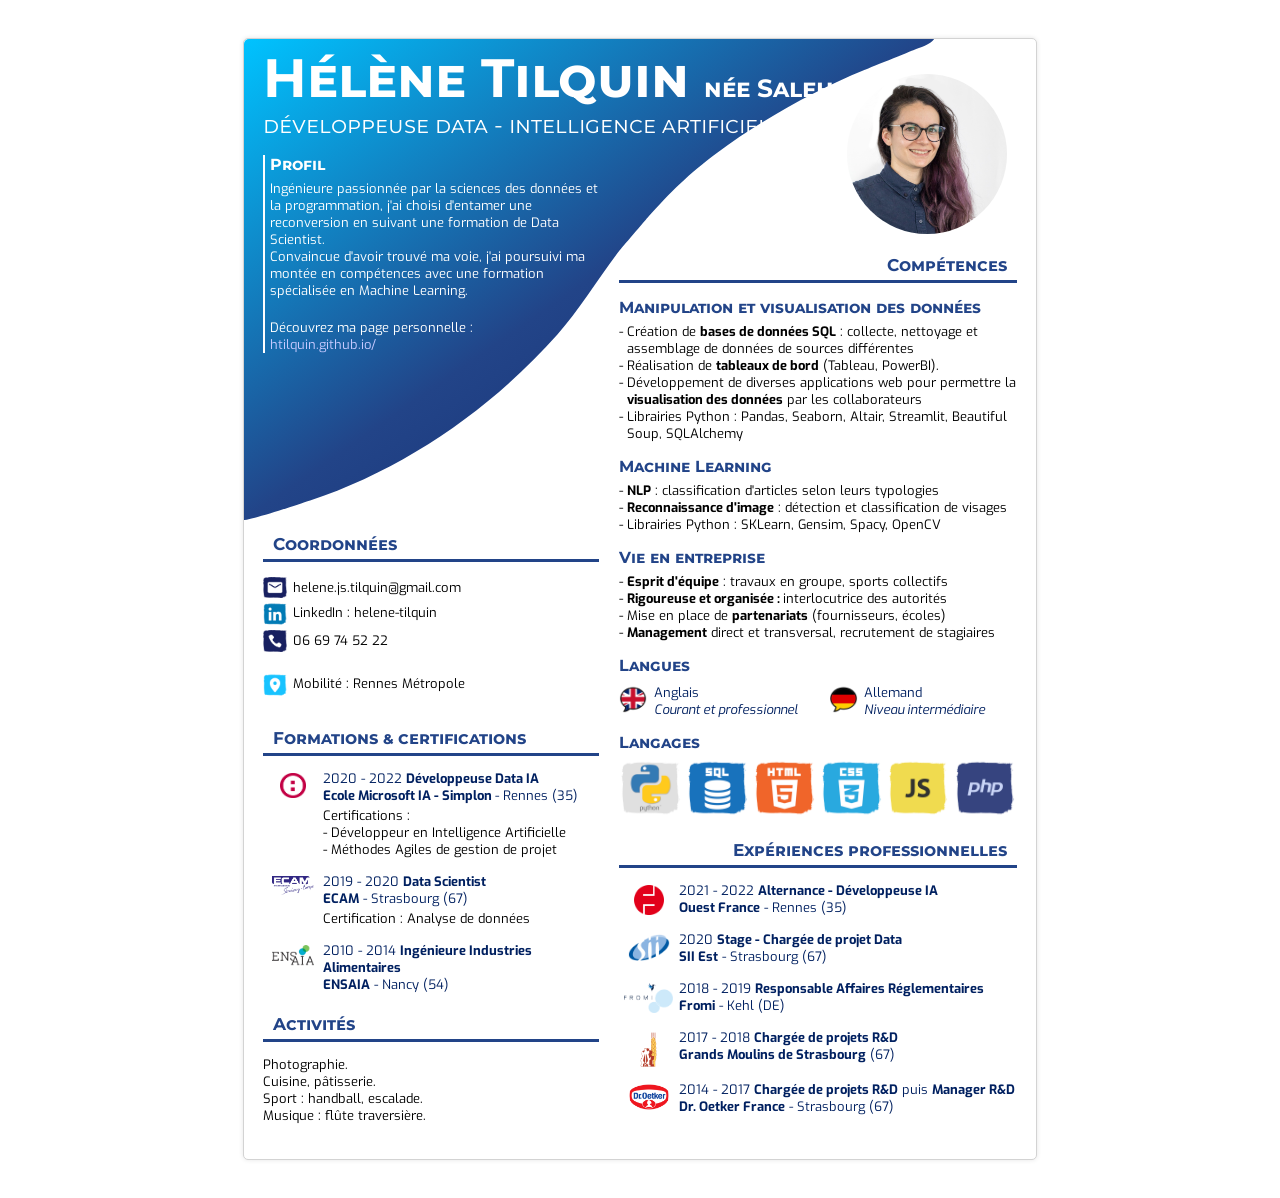
==== commit 3b2c7b83: "Update fonts" ====
--- a/index.html
+++ b/index.html
@@ -47,6 +47,9 @@
 
             <header>
                 <h1 class="name">Hélène Tilquin <span class="smaller">née Saleh</span></h1>
+                <style>
+                    @import url('https://fonts.googleapis.com/css2?family=Exo:wght@500&family=Montserrat:wght@600&display=swap');
+                    </style>
             </header>
             <h1 class="poste">Développeuse Data - Intelligence Artificielle</h1>
             <div class="Flex">
@@ -262,7 +265,7 @@
                         <div class="Flex">
                             <div class="logo"><img src="Images/SII.png" alt="logo-SII" /></div>
                             <div class="text">
-                                <h3>2020 <b>Stage - Chargée de projet <br /> SII Est</b> - Strasbourg (67)</h3>
+                                <h3>2020 <b>Stage - Chargée de projet Data<br /> SII Est</b> - Strasbourg (67)</h3>
                             </div>
                         </div>
 
--- a/stylesheet.css
+++ b/stylesheet.css
@@ -1,300 +1,304 @@
-/* orange #ff6600 */
-
-body {
-    position: relative;
-    font-family: Calibri, sans;
-    font-size : 14px;
-    width: 100%;
-    height: 100%;
-    margin: 0;
-    padding: 0;
-    background-color: #ffffff;
-}
-
-* {
-    box-sizing: border-box;
-    -moz-box-sizing: border-box;
-}
-
-div.Flex {
-    display: flex;
-}
-
-div.Flex.between {
-    justify-content: space-between;
-}
-  
-.flex { /*Flexbox for containers*/
-    display: flex;
-    justify-content: center;
-    align-items: center;
-    text-align: center;
-}
-  
-.waves {
-    position:relative;
-    width: 100%;
-    height: 1vh;
-    margin-bottom:-7px; /*Fix for safari gap*/
-    margin-top : -5mm;
-    margin-left : -5mm;
-}
-
-.waves > svg {
-    border-top-left-radius: 5px;
-}
-  
-.content {
-    position:relative;
-    height:20vh;
-    text-align:center;
-    background-color: white;
-}
-
-header {
-    color : #ffffff;
-    font-size: 27px;
-    font-variant-caps: petite-caps;
-}
-
-.page {
-    width: 210mm;
-    min-height: 297mm;
-    padding: 5mm;
-    margin: 10mm auto;
-    border: 1px #D3D3D3 solid;
-    border-radius: 5px;
-    background: white;
-    box-shadow: 0 0 5px rgba(0, 0, 0, 0.1);
-}
-.subpage {
-    height: 287mm;
-    z-index: 1;
-    position : relative;
-    padding-top : 1mm;
-}
-
-div.left {
-    padding-right: 10px;
-    margin-right: 10px;
-    margin-top: auto;
-    width: 520px;
-    flex-shrink: 0.8;
-}
-
-div.logo {
-    width: 60px;
-    flex-shrink: 0;
-    text-align: center;
-    margin-bottom: 10px;
-    margin-top : 3px;
-}
-
-div.icons {
-    width: 30px;
-}
-
-div.icons.big {
-    width: 35px;
-}
-
-div.text {
-    margin-bottom: 15px;
-}
-
-div.nomargin {
-    margin: 0;
-}
-
-ul {
-    list-style-type: "- ";
-    padding: 0;
-    padding-left: 8px;
-    margin: 0;
-}
-
-.nomargintop {
-    margin-top: 0;
-}
-
-.marginbottom {
-    margin-bottom: 15px;
-}
-
-.center {
-    text-align: center;
-}
-
-div.comp {
-    width: 64px;
-    display: flex;
-    flex-direction: column;
-    align-items: center;
-}
-
-div.wrap {
-    flex-wrap: wrap;
-    align-items: center;
-    justify-content: space-between;
-}
-
-.filler {
-    height: 160px;
-}
-
-/***************
-**** TEXT
-***************/
-
-a {
-    text-decoration: none;
-    color: #000000;
-}
-
-h1 {
-    margin: 0;
-}
-
-h1.poste {
-    color: #ffffff;
-    font-variant-caps: all-petite-caps;
-    font-weight: normal;
-    font-size: 23px;
-}
-
-h2 {
-    font-size: 17px;
-    width: 100%;
-    color : #224488;
-    padding: 7px 10px 5px 10px;
-    border-bottom: #224488 solid 3px;
-    font-variant-caps: small-caps;
-}
-
-div.right h2 {
-    text-align: right;
-} 
-
-h3 {
-    color : #002060;
-    margin-bottom: 0;
-    font-size: 14px;
-}
-
-h3.name {
-    color: #ffffff;
-    
-}
-
-h4 {
-    font-variant-caps: small-caps;
-    font-weight: bold;
-    color: #224488;
-    margin-bottom: 6px;
-    margin-top: 15px;
-}
-
-h4.light {
-    color : white;
-}
-
-.smaller {
-    font-size: 25px;
-}
-
-.text h3 {
-    font-weight: normal;
-    margin: 0;
-}
-
-p {
-    margin: 0;
-    margin-top : 3px;
-}
-
-.blue {
-    color : #002060;
-}
-
-.lightblue {
-    color : #c5c9ff;
-}
-
-.white {
-    color : #ffffff;
-    border-left : solid white 2px;
-    padding-left: 5px;
-}
-
-/***************
-**** IMAGES
-***************/
-
-img.identite {
-    width: 160px;
-    display: block;
-    margin: -65px 10px 0 auto;
-    border-radius: 50%;
-}
-
-
-div.logo img {
-    height: auto;
-    max-height: 30px;
-    max-width: 70%;
-}
-
-div.logo img.large {
-    max-width: 100%;
-}
-
-div.logo img.tall {
-    max-height: 35px;
-}
-
-div.logo img.small {
-    max-height: 25px;
-}
-
-div.icons img {
-    max-height: 1.8rem;
-    max-width: 1.5rem;
-    position: relative;
-    top: 1px;
-/*     filter: drop-shadow(1px 1px 1px #00000040); */
-    margin-right: 3px;
-}
-
-div.icons.big img {
-    max-width: 2.3rem;
-    margin-top: 3px;
-}
-
-div.comp img {
-    width: 95%;
-}
-
-@page {
-    size: A4;
-    margin: 0;
-}
-@media print {
-    html, body {
-        width: 210mm;
-        height: 297mm;        
-    }
-    .page {
-        margin: 0;
-        border: initial;
-        border-radius: 0px;
-        width: initial;
-        min-height: initial;
-        box-shadow: initial;
-        background: initial;
-        page-break-after: always;
-    }
-
-    .waves > svg {
-        border-top-left-radius: 0px;
-    }
-}+body {
+    position: relative;
+    font-family: 'Exo', sans-serif;
+    font-size : 13px;
+    width: 100%;
+    height: 100%;
+    margin: 0;
+    padding: 0;
+    background-color: #ffffff;
+}
+
+* {
+    box-sizing: border-box;
+    -moz-box-sizing: border-box;
+}
+
+div.Flex {
+    display: flex;
+}
+
+div.Flex.between {
+    justify-content: space-between;
+}
+  
+.flex { /*Flexbox for containers*/
+    display: flex;
+    justify-content: center;
+    align-items: center;
+    text-align: center;
+}
+  
+.waves {
+    position:relative;
+    width: 100%;
+    height: 1vh;
+    margin-bottom:-7px; /*Fix for safari gap*/
+    margin-top : -5mm;
+    margin-left : -5mm;
+}
+
+.waves > svg {
+    border-top-left-radius: 5px;
+}
+  
+.content {
+    position:relative;
+    height:20vh;
+    text-align:center;
+    background-color: white;
+}
+
+header {
+    color : #ffffff;
+    font-size: 27px;
+    font-variant-caps: petite-caps;
+}
+
+.page {
+    width: 210mm;
+    min-height: 297mm;
+    padding: 5mm;
+    margin: 10mm auto;
+    border: 1px #D3D3D3 solid;
+    border-radius: 5px;
+    background: white;
+    box-shadow: 0 0 5px rgba(0, 0, 0, 0.1);
+}
+.subpage {
+    height: 287mm;
+    z-index: 1;
+    position : relative;
+    padding-top : 1mm;
+}
+
+div.left {
+    padding-right: 10px;
+    margin-right: 10px;
+    margin-top: auto;
+    width: 520px;
+    flex-shrink: 0.8;
+}
+
+div.logo {
+    width: 60px;
+    flex-shrink: 0;
+    text-align: center;
+    margin-bottom: 10px;
+    margin-top : 3px;
+}
+
+div.icons {
+    width: 30px;
+}
+
+div.icons.big {
+    width: 35px;
+}
+
+div.text {
+    margin-bottom: 15px;
+}
+
+div.nomargin {
+    margin: 0;
+}
+
+ul {
+    list-style-type: "- ";
+    padding: 0;
+    padding-left: 8px;
+    margin: 0;
+}
+
+.nomargintop {
+    margin-top: 0;
+}
+
+.marginbottom {
+    margin-bottom: 15px;
+}
+
+.center {
+    text-align: center;
+}
+
+div.comp {
+    width: 64px;
+    display: flex;
+    flex-direction: column;
+    align-items: center;
+}
+
+div.wrap {
+    flex-wrap: wrap;
+    align-items: center;
+    justify-content: space-between;
+}
+
+.filler {
+    height: 160px;
+}
+
+/***************
+**** TEXT
+***************/
+
+a {
+    text-decoration: none;
+    color: #000000;
+}
+
+h1 {
+    margin: 0;
+    font-family: 'Montserrat', sans-serif;
+}
+
+h1.poste {
+    color: #ffffff;
+    font-variant-caps: all-petite-caps;
+    font-weight: normal;
+    font-size: 23px;
+}
+
+h2 {
+    font-size: 17px;
+    width: 100%;
+    color : #224488;
+    padding: 7px 10px 5px 10px;
+    border-bottom: #224488 solid 3px;
+    font-variant-caps: small-caps;
+    font-family: 'Montserrat', sans-serif;
+}
+
+div.right h2 {
+    text-align: right;
+} 
+
+h3 {
+    color : #002060;
+    margin-bottom: 0;
+    font-size: 13px;
+}
+
+h3.name {
+    color: #ffffff;
+    font-size: 15px;
+}
+
+h4 {
+    font-variant-caps: small-caps;
+    font-weight: bold;
+    color: #224488;
+    margin-bottom: 6px;
+    margin-top: 15px;
+    font-size: 16px;
+    font-family: 'Montserrat', sans-serif;
+}
+
+h4.light {
+    color : white;
+}
+
+.smaller {
+    font-size: 25px;
+}
+
+.text h3 {
+    font-weight: normal;
+    margin: 0;
+}
+
+p {
+    margin: 0;
+    margin-top : 3px;
+}
+
+.blue {
+    color : #002060;
+}
+
+.lightblue {
+    color : #c5c9ff;
+}
+
+.white {
+    color : #ffffff;
+    border-left : solid white 2px;
+    padding-left: 5px;
+}
+
+/***************
+**** IMAGES
+***************/
+
+img.identite {
+    width: 160px;
+    display: block;
+    margin: -65px 10px 0 auto;
+    border-radius: 50%;
+}
+
+
+div.logo img {
+    height: auto;
+    max-height: 30px;
+    max-width: 70%;
+}
+
+div.logo img.large {
+    max-width: 100%;
+}
+
+div.logo img.tall {
+    max-height: 35px;
+}
+
+div.logo img.small {
+    max-height: 25px;
+}
+
+div.icons img {
+    max-height: 1.8rem;
+    max-width: 1.5rem;
+    position: relative;
+    top: 1px;
+/*     filter: drop-shadow(1px 1px 1px #00000040); */
+    margin-right: 3px;
+}
+
+div.icons.big img {
+    max-width: 2.3rem;
+    margin-top: 3px;
+}
+
+div.comp img {
+    width: 95%;
+    height: 95%;
+}
+
+@page {
+    size: A4;
+    margin: 0;
+}
+@media print {
+    html, body {
+        width: 210mm;
+        height: 297mm;        
+    }
+    .page {
+        margin: 0;
+        border: initial;
+        border-radius: 0px;
+        width: initial;
+        min-height: initial;
+        box-shadow: initial;
+        background: initial;
+        page-break-after: always;
+    }
+
+    .waves > svg {
+        border-top-left-radius: 0px;
+    }
+}
+
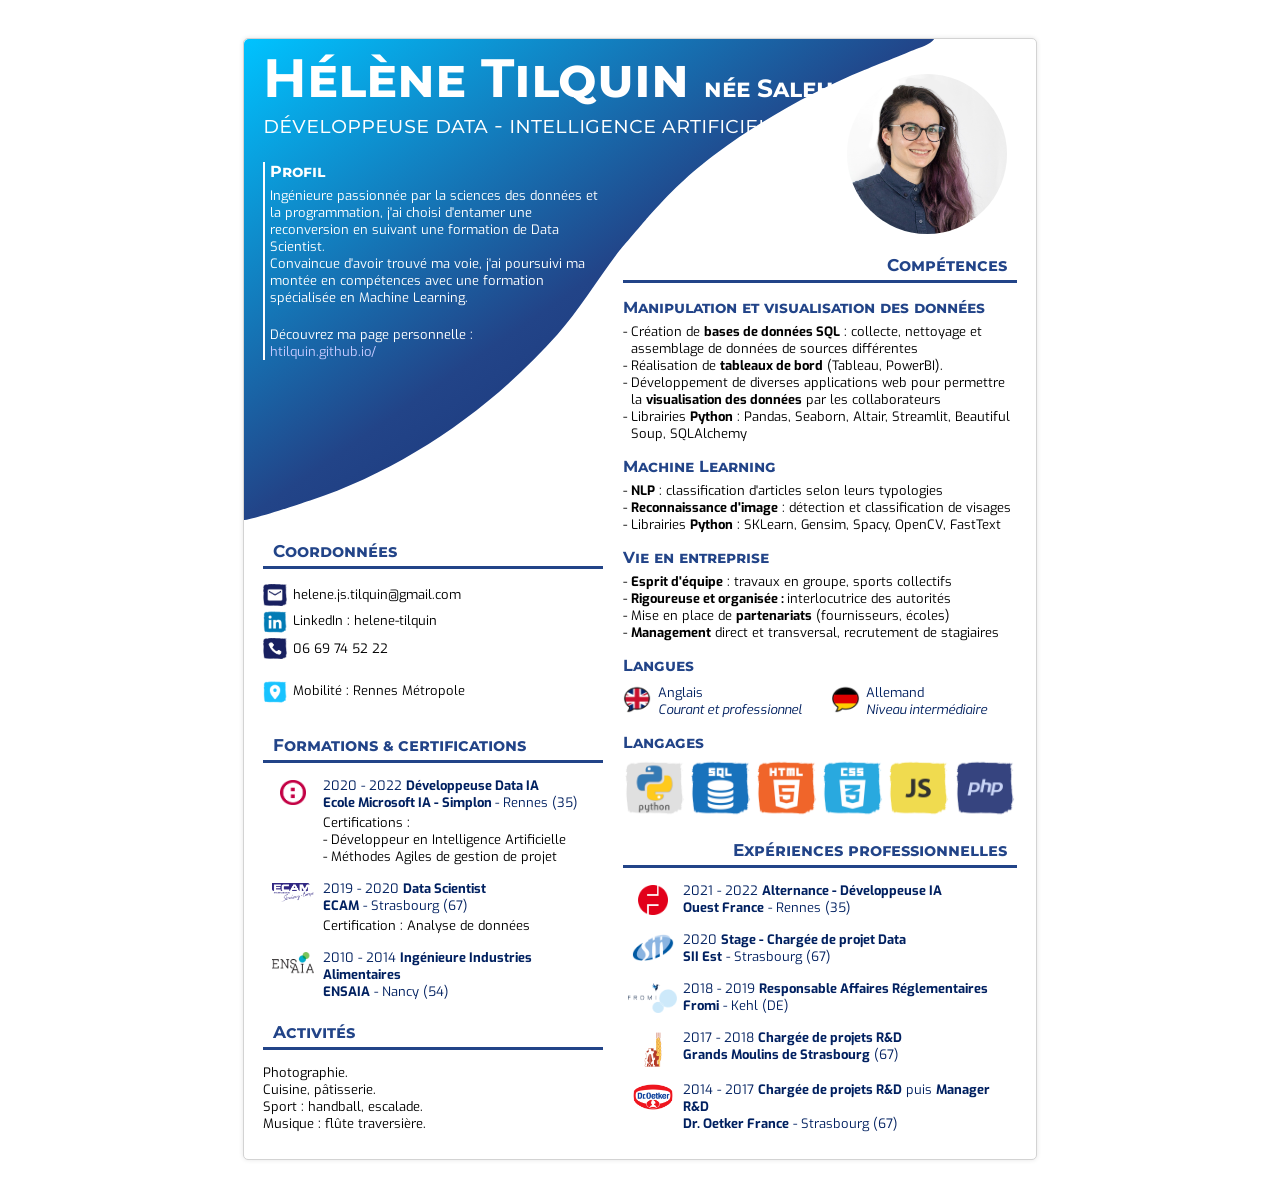
==== commit c269dda8: "Python plus lisible" ====
--- a/index.html
+++ b/index.html
@@ -178,14 +178,14 @@
                                 de sources différentes</li>
                             <li>Réalisation de <b>tableaux de bord</b> (Tableau, PowerBI).</li>
                             <li>Développement de diverses applications web pour permettre la <b>visualisation des données</b> par les collaborateurs</li>
-                            <li>Librairies Python : Pandas, Seaborn, Altair, Streamlit, Beautiful Soup, SQLAlchemy</li>
+                            <li>Librairies <b>Python</b> : Pandas, Seaborn, Altair, Streamlit, Beautiful Soup, SQLAlchemy</li>
                         </ul>
                         
                         <h4>Machine Learning</h4>
                         <ul>
                             <li><b>NLP</b> : classification d'articles selon leurs typologies</li>
                             <li><b>Reconnaissance d'image</b> : détection et classification de visages</li>
-                            <li>Librairies Python : SKLearn, Gensim, Spacy, OpenCV </li>
+                            <li>Librairies <b>Python</b> : SKLearn, Gensim, Spacy, OpenCV, FastText </li>
                         </ul>
                         
                         <h4>Vie en entreprise</h4>
@@ -224,7 +224,7 @@
                         <h4>Langages</h4>
                         <div class="Flex wrap">
                             <div class="comp">
-                                <img src="Images/python4.png" alt="python">
+                                <img src="Images/python6.png" alt="python">
                             </div>
 
                             <div class="comp">
--- a/stylesheet.css
+++ b/stylesheet.css
@@ -76,7 +76,7 @@
     padding-right: 10px;
     margin-right: 10px;
     margin-top: auto;
-    width: 520px;
+    width: 530px;
     flex-shrink: 0.8;
 }
 
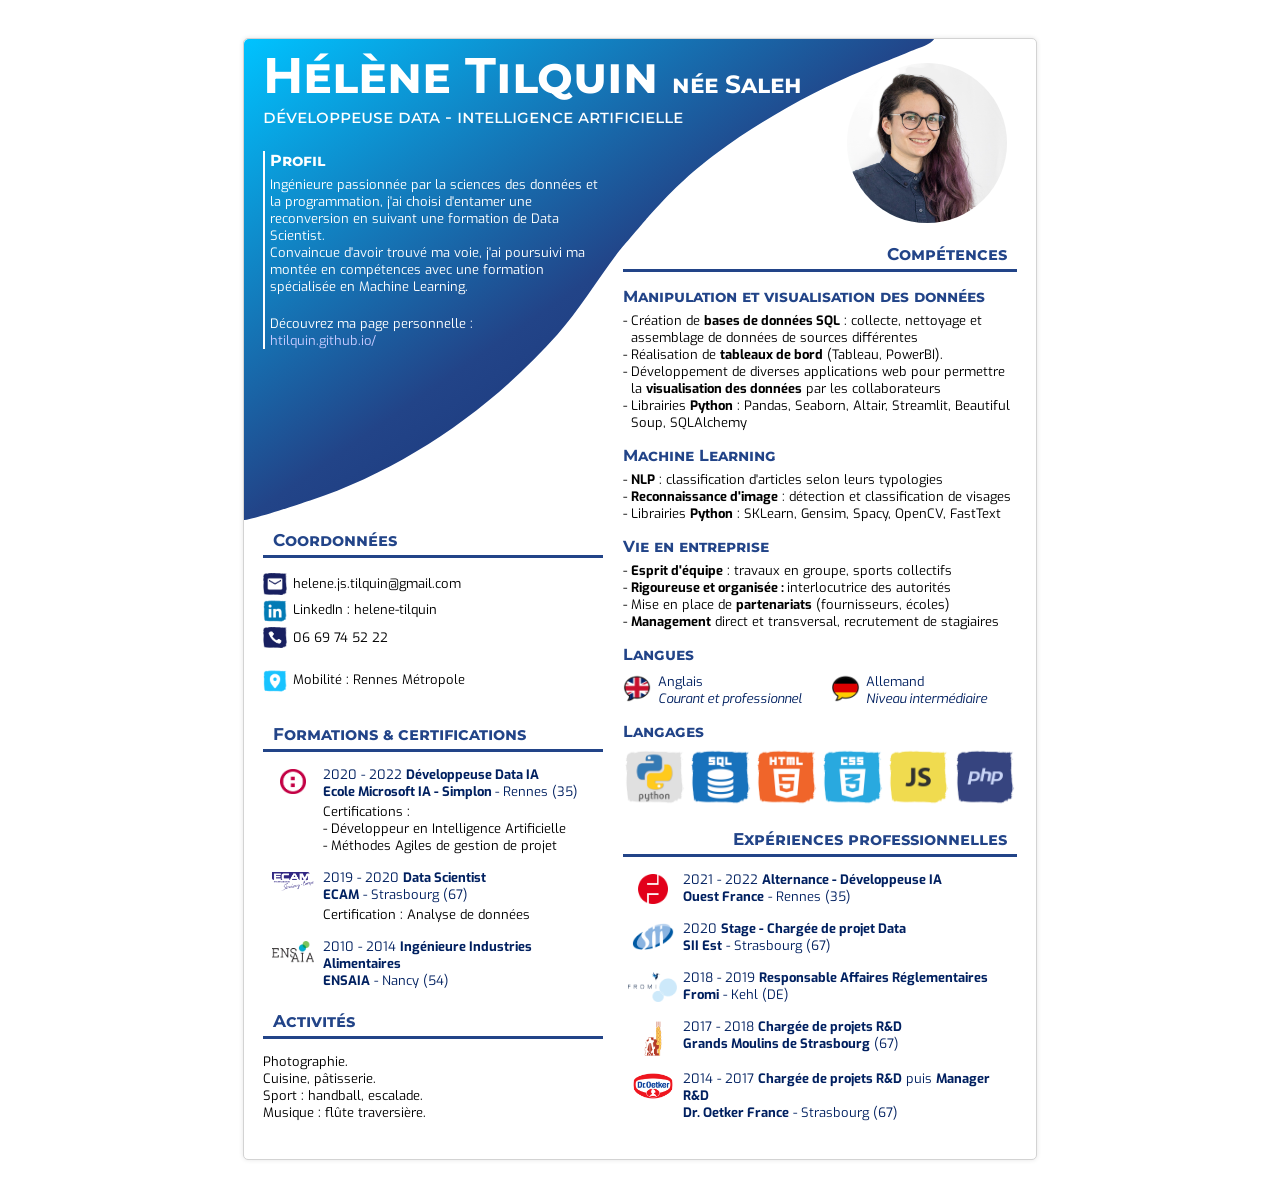
==== commit f264557f: "Add files via upload" ====
--- a/index.html
+++ b/index.html
@@ -8,6 +8,9 @@
     <meta name="author" content="Hélène Tilquin" />
     <link rel="icon" type="image/png" href="Images/favicon.png" />
     <title>Hélène Tilquin</title>
+    <style>
+        @import url('https://fonts.googleapis.com/css2?family=Exo:wght@400;500;600&family=Montserrat:wght@400;500;600&display=swap');
+        </style>
 </head>
 
 <body>
@@ -47,9 +50,6 @@
 
             <header>
                 <h1 class="name">Hélène Tilquin <span class="smaller">née Saleh</span></h1>
-                <style>
-                    @import url('https://fonts.googleapis.com/css2?family=Exo:wght@500&family=Montserrat:wght@600&display=swap');
-                    </style>
             </header>
             <h1 class="poste">Développeuse Data - Intelligence Artificielle</h1>
             <div class="Flex">
@@ -64,7 +64,7 @@
                             avec une formation <br/>spécialisée en Machine Learning.</p>
                         <br/>
                         <p>Découvrez ma page personnelle :<br/>
-                        <a href="https://htilquin.github.io/" class="lightblue">htilquin.github.io/</a></p>
+                        <a href="https://htilquin.github.io/" class="lightblue" target="_blank">htilquin.github.io/</a></p>
                     
                     </section>
 
@@ -81,10 +81,10 @@
                             </div>
                         </div>
                         <div class="Flex">
-                            <div class="icons"><a href="https://fr.linkedin.com/in/helene-tilquin"><img
+                            <div class="icons"><a href="https://fr.linkedin.com/in/helene-tilquin" target="_blank"><img
                                         src="Images/linkedIn.png" alt="linkedIn" /></a></div>
                             <div class="text nomargin">
-                                <p><a href="https://fr.linkedin.com/in/helene-tilquin">LinkedIn : helene-tilquin</a></p>
+                                <p><a href="https://fr.linkedin.com/in/helene-tilquin" target="_blank">LinkedIn : helene-tilquin</a></p>
                             </div>
                         </div>
                         <div class="Flex">
@@ -111,14 +111,14 @@
                         <div class="Flex">
                             <div class="logo"><img class="small" src="Images/simplon.png" alt="logo-simplon" /></div>
                             <div class="text">
-                                <a href="https://www.francecompetences.fr/recherche/rncp/34757/">
+                                <a href="https://www.francecompetences.fr/recherche/rncp/34757/" target="_blank">
                                     <h3>2020 - 2022 <b>Développeuse Data IA <br /> 
                                         Ecole Microsoft IA - Simplon </b> - Rennes (35)</h3>
                                     <p>
                                         Certifications : 
                                     <br /> - Développeur en Intelligence Artificielle
                                     <br />
-                                        <a href="https://www.francecompetences.fr/recherche/rs/2085/">
+                                        <a href="https://www.francecompetences.fr/recherche/rs/2085/" target="_blank">
                                         - Méthodes Agiles de gestion de projet
                                     </a>
                                     </p>
@@ -132,7 +132,7 @@
                         <div class="Flex">
                             <div class="logo"><img class="small" src="Images/ECAM.png" alt="logo-ecam" /></div>
                             <div class="text">
-                                <a href="https://www.francecompetences.fr/recherche/rs/2858/">
+                                <a href="https://www.francecompetences.fr/recherche/rs/2858/" target="_blank">
                                     <h3>2019 - 2020 <b>Data Scientist <br /> ECAM</b> - Strasbourg (67)</h3>
                                     <p>
                                         Certification : Analyse de données
@@ -144,7 +144,7 @@
                         <div class="Flex">
                             <div class="logo"><img src="Images/ENSAIA.png" alt="logo-ensaia" /></div>
                             <div class="text nomargin">
-                                <a href="https://ensaia.univ-lorraine.fr/">
+                                <a href="https://ensaia.univ-lorraine.fr/" target="_blank">
                                     <h3>2010 - 2014 <b>Ingénieure Industries Alimentaires <br /> ENSAIA</b> - Nancy (54)
                                     </h3>
                                 </a>
--- a/stylesheet.css
+++ b/stylesheet.css
@@ -47,12 +47,6 @@
     height:20vh;
     text-align:center;
     background-color: white;
-}
-
-header {
-    color : #ffffff;
-    font-size: 27px;
-    font-variant-caps: petite-caps;
 }
 
 .page {
@@ -152,13 +146,16 @@
 h1 {
     margin: 0;
     font-family: 'Montserrat', sans-serif;
+    color : #ffffff;
+    font-size: 50px;
+    font-variant-caps: petite-caps;
 }
 
 h1.poste {
     color: #ffffff;
     font-variant-caps: all-petite-caps;
-    font-weight: normal;
-    font-size: 23px;
+    font-weight: 500;
+    font-size: large;
 }
 
 h2 {
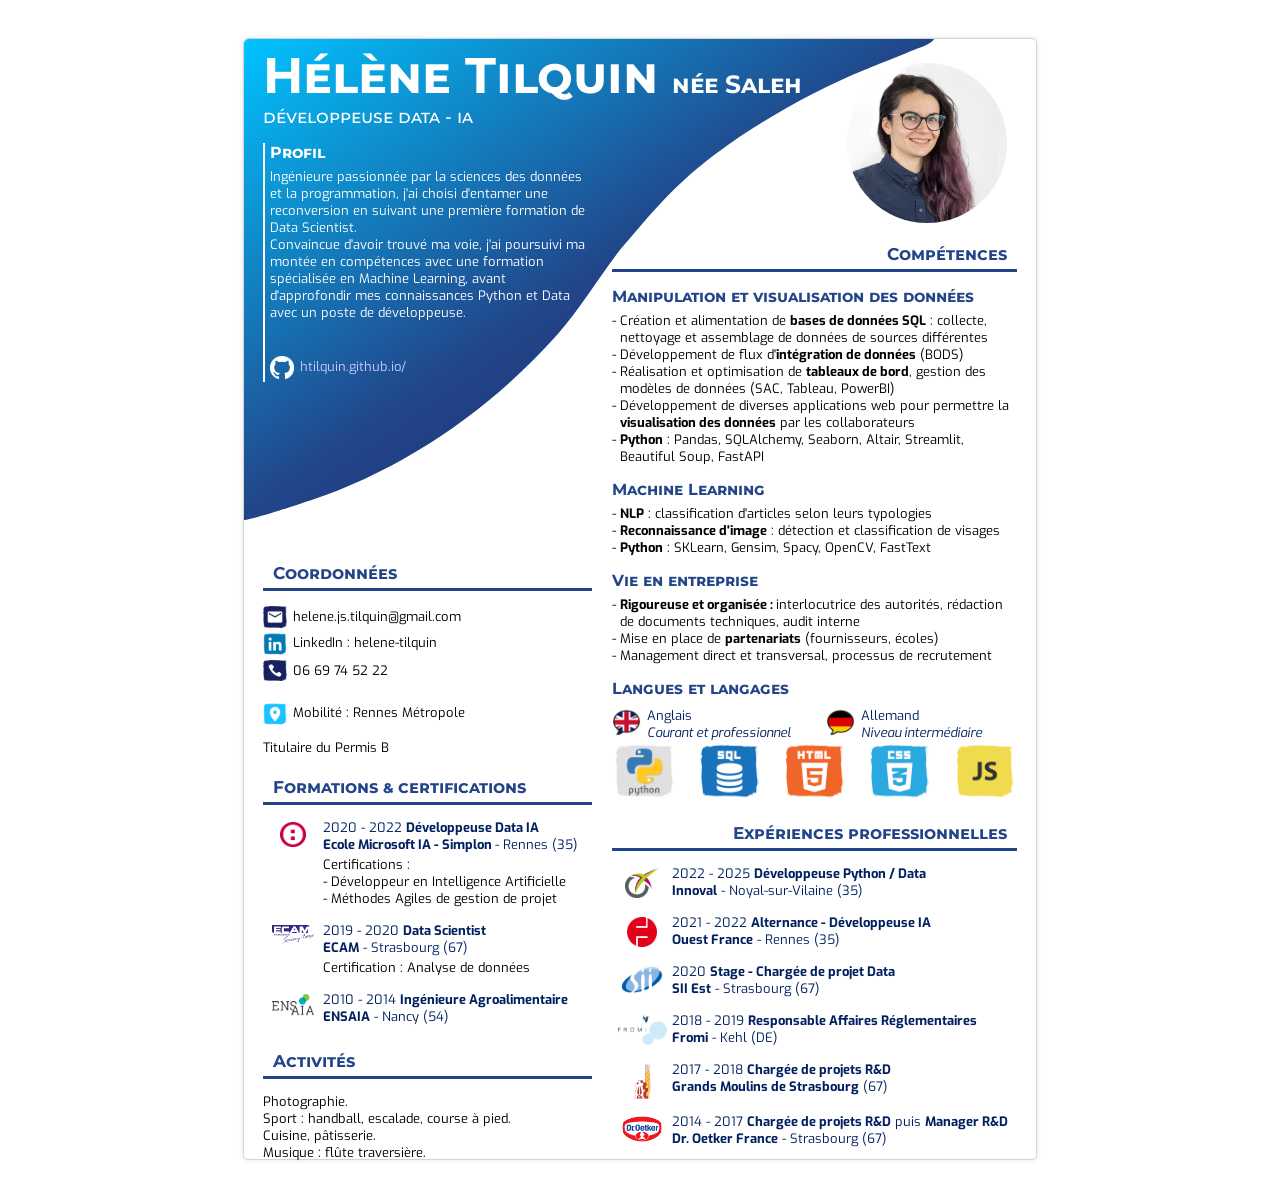
==== commit fa114ab6: "Add files via upload" ====
--- a/index.html
+++ b/index.html
@@ -10,13 +10,11 @@
     <title>Hélène Tilquin</title>
     <style>
         @import url('https://fonts.googleapis.com/css2?family=Exo:wght@400;500;600&family=Montserrat:wght@400;500;600&display=swap');
-        </style>
+    </style>
 </head>
 
 <body>
-
     <div class="page">
-
         <div class="waves">
             <!--Waves Container-->
             <svg fill="rgba(255,255,0,0.7)" xmlns="http://www.w3.org/2000/svg" width="7.18889in" height="5.01111in"
@@ -29,7 +27,6 @@
                         <stop offset="100%" stop-color="#112266" /> <!-- #112266 -->
                     </linearGradient>
                 </defs>
-
 
                 <path fill="url(#my-cool-gradient)" id="Sélection" stroke="none" stroke-width="1" d="M 0.00,0.00
                    C 0.00,0.00 647.00,0.00 647.00,0.00
@@ -47,25 +44,32 @@
         </div>
 
         <div class="subpage">
-
             <header>
                 <h1 class="name">Hélène Tilquin <span class="smaller">née Saleh</span></h1>
             </header>
-            <h1 class="poste">Développeuse Data - Intelligence Artificielle</h1>
+            <h1 class="poste">Développeuse Data - IA</h1>
             <div class="Flex">
                 <div class="left">
                     <!--- Résumé -->
                     <section class="white">
                         <h4 class="light">Profil</h4>
-                        <p>Ingénieure passionnée par la sciences des données et la programmation, 
-                            j'ai choisi d'entamer une reconversion en suivant une formation de Data Scientist.
-                            <br/>Convaincue d'avoir trouvé ma voie, 
-                            j'ai poursuivi ma montée en compétences
-                            avec une formation <br/>spécialisée en Machine Learning.</p>
-                        <br/>
-                        <p>Découvrez ma page personnelle :<br/>
-                        <a href="https://htilquin.github.io/" class="lightblue" target="_blank">htilquin.github.io/</a></p>
-                    
+                        <p>Ingénieure passionnée par la sciences des données et la programmation,
+                            j'ai choisi d'entamer une reconversion en suivant une première formation de Data
+                            Scientist.
+                            <br />Convaincue d'avoir trouvé ma voie, j'ai poursuivi ma montée en compétences
+                            avec une formation <br />spécialisée en Machine Learning, avant <br>d'approfondir mes
+                            connaissances Python et Data <br>avec un poste de développeuse.
+                        </p>
+                        <br />
+                        <div class="Flex">
+
+                            <div class="icons"><br><a href="https://htilquin.github.io/" target="_blank"><img
+                                        src="Images/GitHub.png" alt="GitHub" /></a></div>
+                            <div class="text nomargin">
+                                <p><br><a href="https://htilquin.github.io/" target="_blank"
+                                        class="lightblue">htilquin.github.io/</a></p>
+                            </div>
+                        </div>
                     </section>
 
                     <div class="filler"></div>
@@ -84,7 +88,8 @@
                             <div class="icons"><a href="https://fr.linkedin.com/in/helene-tilquin" target="_blank"><img
                                         src="Images/linkedIn.png" alt="linkedIn" /></a></div>
                             <div class="text nomargin">
-                                <p><a href="https://fr.linkedin.com/in/helene-tilquin" target="_blank">LinkedIn : helene-tilquin</a></p>
+                                <p><a href="https://fr.linkedin.com/in/helene-tilquin" target="_blank">LinkedIn :
+                                        helene-tilquin</a></p>
                             </div>
                         </div>
                         <div class="Flex">
@@ -100,34 +105,29 @@
                                 <p>Mobilité : Rennes Métropole</p>
                             </div>
                         </div>
-                        <!-- <p>Titulaire du Permis B</p> -->
-                    </section>
-
-                    <!-- Formations -->
-                    <section>
-
+                        <p>Titulaire du Permis B</p>
+                    </section>
+
+                    <section><!-- Formations -->
                         <h2>Formations & certifications</h2>
-
-                        <div class="Flex">
-                            <div class="logo"><img class="small" src="Images/simplon.png" alt="logo-simplon" /></div>
+                        <div class="Flex">
+                            <div class="logo"><img class="small" src="Images/simplon.png" alt="logo-simplon" />
+                            </div>
                             <div class="text">
                                 <a href="https://www.francecompetences.fr/recherche/rncp/34757/" target="_blank">
-                                    <h3>2020 - 2022 <b>Développeuse Data IA <br /> 
-                                        Ecole Microsoft IA - Simplon </b> - Rennes (35)</h3>
+                                    <h3>2020 - 2022 <b>Développeuse Data IA <br />
+                                            Ecole Microsoft IA - Simplon </b> - Rennes (35)</h3>
                                     <p>
-                                        Certifications : 
-                                    <br /> - Développeur en Intelligence Artificielle
-                                    <br />
+                                        Certifications :
+                                        <br /> - Développeur en Intelligence Artificielle
+                                        <br />
                                         <a href="https://www.francecompetences.fr/recherche/rs/2085/" target="_blank">
-                                        - Méthodes Agiles de gestion de projet
-                                    </a>
+                                            - Méthodes Agiles de gestion de projet
+                                        </a>
                                     </p>
                                 </a>
-
-
-                            </div>
-                        </div>
-
+                            </div>
+                        </div>
 
                         <div class="Flex">
                             <div class="logo"><img class="small" src="Images/ECAM.png" alt="logo-ecam" /></div>
@@ -145,10 +145,9 @@
                             <div class="logo"><img src="Images/ENSAIA.png" alt="logo-ensaia" /></div>
                             <div class="text nomargin">
                                 <a href="https://ensaia.univ-lorraine.fr/" target="_blank">
-                                    <h3>2010 - 2014 <b>Ingénieure Industries Alimentaires <br /> ENSAIA</b> - Nancy (54)
+                                    <h3>2010 - 2014 <b>Ingénieure Agroalimentaire <br /> ENSAIA</b> - Nancy (54)
                                     </h3>
                                 </a>
-                                <!--                                 <p>Erasmus en Allemagne - Membre du Bureau des Elèves</p> -->
                             </div>
                         </div>
                     </section>
@@ -156,10 +155,11 @@
                     <!-- Activités -->
                     <section>
                         <h2>Activités</h2>
-                        <p>Photographie.<br />
+                        <p>
+                            Photographie.<br />
+                            Sport : handball, escalade, course à pied.<br />
                             Cuisine, pâtisserie.<br />
-                            Sport : handball, escalade.<br />
-                            Musique : flûte traversière. <br/>
+                            Musique : flûte traversière. <br />
                         </p>
                     </section>
                 </div>
@@ -168,61 +168,65 @@
 
                     <img class="identite" src="Images/Helene3.png">
 
-                    <section>
-
+                    <section><!-- Compétences -->
                         <h2>Compétences</h2>
-
                         <h4>Manipulation et visualisation des données</h4>
                         <ul>
-                            <li>Création de <b>bases de données SQL</b> : collecte, nettoyage et assemblage de données 
-                                de sources différentes</li>
-                            <li>Réalisation de <b>tableaux de bord</b> (Tableau, PowerBI).</li>
-                            <li>Développement de diverses applications web pour permettre la <b>visualisation des données</b> par les collaborateurs</li>
-                            <li>Librairies <b>Python</b> : Pandas, Seaborn, Altair, Streamlit, Beautiful Soup, SQLAlchemy</li>
+                            <li>Création et alimentation de <b>bases de données SQL</b> : collecte, nettoyage et
+                                assemblage de données de sources différentes</li>
+                            <li>Développement de flux d'<b>intégration de données</b> (BODS)</li>
+                            <li>Réalisation et optimisation de <b>tableaux de bord</b>, gestion des modèles de
+                                données
+                                (SAC, Tableau, PowerBI)</li>
+                            <li>Développement de diverses applications web pour permettre la <b>visualisation des
+                                    données</b> par les collaborateurs</li>
+                            <li><b>Python</b> : Pandas, SQLAlchemy, Seaborn, Altair, Streamlit, Beautiful
+                                Soup, FastAPI
+                            </li>
                         </ul>
-                        
+
                         <h4>Machine Learning</h4>
                         <ul>
                             <li><b>NLP</b> : classification d'articles selon leurs typologies</li>
                             <li><b>Reconnaissance d'image</b> : détection et classification de visages</li>
-                            <li>Librairies <b>Python</b> : SKLearn, Gensim, Spacy, OpenCV, FastText </li>
+                            <li><b>Python</b> : SKLearn, Gensim, Spacy, OpenCV, FastText </li>
                         </ul>
-                        
+
                         <h4>Vie en entreprise</h4>
                         <ul>
-                            <li><b>Esprit d'équipe</b> : travaux en groupe, sports collectifs</li>
-                            <li><b>Rigoureuse et organisée : </b>interlocutrice des autorités</li>
+                            <!-- <li><b>Esprit d'équipe</b> : travaux en groupe, sports collectifs</li> -->
+                            <li><b>Rigoureuse et organisée : </b>interlocutrice des autorités, rédaction de documents
+                                techniques, audit interne</li>
                             <li>Mise en place de <b>partenariats</b> (fournisseurs, écoles)</li>
-                            <li><b>Management</b> direct et transversal, recrutement de stagiaires</li>
+                            <li>Management direct et transversal, processus de recrutement</li>
                         </ul>
 
-                        <h4>Langues</h4>
+                        <h4>Langues et langages</h4>
                         <div class="Flex wrap">
-
                             <div class="Flex">
                                 <div class="icons big"><img src="Images/EN.png" /></div>
                                 <div class="text nomargin">
                                     <p class="blue">Anglais<br />
-                                        <i>Courant et professionnel</i></p>
+                                        <i>Courant et professionnel</i>
+                                    </p>
                                 </div>
                             </div>
-
                             <div class="Flex">
                                 <div class="icons big"><img src="Images/DE.png" /></div>
                                 <div class="text nomargin">
                                     <p class="blue">Allemand<br />
-                                        <i>Niveau intermédiaire</i></p>
+                                        <i>Niveau intermédiaire</i>
+                                    </p>
                                 </div>
                             </div>
-
-                            <div class="Flex">
-                                <!--- Just a filler -->
-                            </div>
-
-                        </div>
-
-                        <h4>Langages</h4>
-                        <div class="Flex wrap">
+                            <div class="Flexing">
+                                <!--- Just a small town filler living in a lonely world-->
+                            </div>
+
+                        </div>
+                        <!-- <h4>Langages</h4> -->
+                        <div class="Flex wrap onleft">
+
                             <div class="comp">
                                 <img src="Images/python6.png" alt="python">
                             </div>
@@ -242,22 +246,24 @@
                             <div class="comp">
                                 <img src="Images/JS.png" alt="Javascript">
                             </div>
-
-                            <div class="comp">
-                                <img src="Images/php.png" alt="php">
-                            </div>
-                        </div>
-
-                    </section>
-
-                    <section>
-                        <!-- XP Pro -->
+                        </div>
+                    </section>
+
+                    <section><!-- XP Pro -->
                         <h2>Expériences professionnelles</h2>
+                        <div class="Flex">
+                            <div class="logo"><img src="Images/innoval-mini.png" alt="logo-innoval" /></div>
+                            <div class="text">
+                                <h3>2022 - 2025 <b>Développeuse Python / Data<br /> Innoval</b> - Noyal-sur-Vilaine
+                                    (35)
+                                </h3>
+                            </div>
+                        </div>
 
                         <div class="Flex">
                             <div class="logo"><img src="Images/ouestfrance.png" alt="logo-ouest-france" /></div>
                             <div class="text">
-                                <h3>2021 - 2022 <b>Alternance - Développeuse IA <br /> Ouest France</b> - Rennes (35)
+                                <h3>2021 - 2022 <b>Alternance - Développeuse IA<br /> Ouest France</b> - Rennes (35)
                                 </h3>
                             </div>
                         </div>
@@ -279,7 +285,8 @@
                         <div class="Flex">
                             <div class="logo"><img class="tall" src="Images/GMS.png" alt="logo-gms" /></div>
                             <div class="text">
-                                <h3>2017 - 2018 <b>Chargée de projets R&D <br /> Grands Moulins de Strasbourg</b> (67)
+                                <h3>2017 - 2018 <b>Chargée de projets R&D <br /> Grands Moulins de Strasbourg</b>
+                                    (67)
                                 </h3>
                             </div>
                         </div>
@@ -290,9 +297,7 @@
                                         France</b> - Strasbourg (67)</h3>
                             </div>
                         </div>
-
-                    </section>
-
+                    </section>
                 </div>
             </div>
         </div>
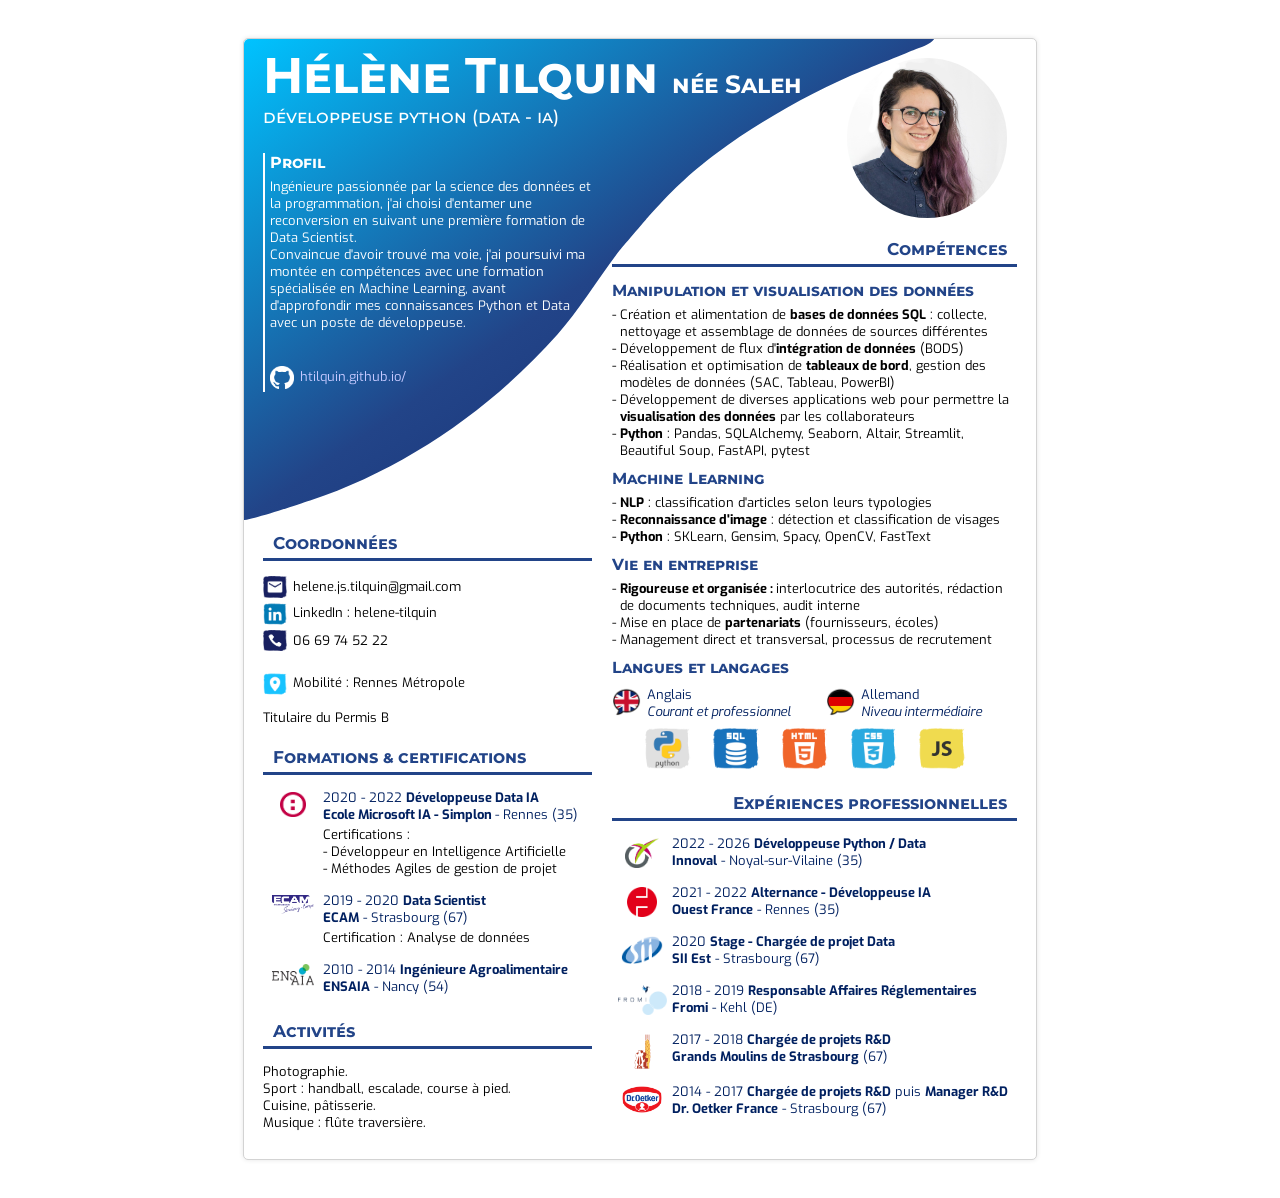
==== commit dd21df61: "update 2026" ====
--- a/index.html
+++ b/index.html
@@ -47,13 +47,13 @@
             <header>
                 <h1 class="name">Hélène Tilquin <span class="smaller">née Saleh</span></h1>
             </header>
-            <h1 class="poste">Développeuse Data - IA</h1>
+            <h1 class="poste">Développeuse Python (Data - IA)</h1>
             <div class="Flex">
                 <div class="left">
                     <!--- Résumé -->
                     <section class="white">
                         <h4 class="light">Profil</h4>
-                        <p>Ingénieure passionnée par la sciences des données et la programmation,
+                        <p>Ingénieure passionnée par la science des données et la programmation,
                             j'ai choisi d'entamer une reconversion en suivant une première formation de Data
                             Scientist.
                             <br />Convaincue d'avoir trouvé ma voie, j'ai poursuivi ma montée en compétences
@@ -181,7 +181,7 @@
                             <li>Développement de diverses applications web pour permettre la <b>visualisation des
                                     données</b> par les collaborateurs</li>
                             <li><b>Python</b> : Pandas, SQLAlchemy, Seaborn, Altair, Streamlit, Beautiful
-                                Soup, FastAPI
+                                Soup, FastAPI, pytest
                             </li>
                         </ul>
 
@@ -254,7 +254,7 @@
                         <div class="Flex">
                             <div class="logo"><img src="Images/innoval-mini.png" alt="logo-innoval" /></div>
                             <div class="text">
-                                <h3>2022 - 2025 <b>Développeuse Python / Data<br /> Innoval</b> - Noyal-sur-Vilaine
+                                <h3>2022 - 2026 <b>Développeuse Python / Data<br /> Innoval</b> - Noyal-sur-Vilaine
                                     (35)
                                 </h3>
                             </div>
--- a/stylesheet.css
+++ b/stylesheet.css
@@ -1,7 +1,7 @@
 body {
     position: relative;
     font-family: 'Exo', sans-serif;
-    font-size : 13px;
+    font-size: 13px;
     width: 100%;
     height: 100%;
     margin: 0;
@@ -21,31 +21,33 @@
 div.Flex.between {
     justify-content: space-between;
 }
-  
-.flex { /*Flexbox for containers*/
+
+.flex {
+    /*Flexbox for containers*/
     display: flex;
     justify-content: center;
     align-items: center;
     text-align: center;
 }
-  
+
 .waves {
-    position:relative;
+    position: relative;
     width: 100%;
     height: 1vh;
-    margin-bottom:-7px; /*Fix for safari gap*/
-    margin-top : -5mm;
-    margin-left : -5mm;
-}
-
-.waves > svg {
+    margin-bottom: -7px;
+    /*Fix for safari gap*/
+    margin-top: -5mm;
+    margin-left: -5mm;
+}
+
+.waves>svg {
     border-top-left-radius: 5px;
 }
-  
+
 .content {
-    position:relative;
-    height:20vh;
-    text-align:center;
+    position: relative;
+    height: 20vh;
+    text-align: center;
     background-color: white;
 }
 
@@ -59,17 +61,18 @@
     background: white;
     box-shadow: 0 0 5px rgba(0, 0, 0, 0.1);
 }
+
 .subpage {
     height: 287mm;
     z-index: 1;
-    position : relative;
-    padding-top : 1mm;
+    position: relative;
+    padding-top: 1mm;
 }
 
 div.left {
     padding-right: 10px;
     margin-right: 10px;
-    margin-top: auto;
+    margin-top: 15px;
     width: 530px;
     flex-shrink: 0.8;
 }
@@ -79,7 +82,7 @@
     flex-shrink: 0;
     text-align: center;
     margin-bottom: 10px;
-    margin-top : 3px;
+    margin-top: 3px;
 }
 
 div.icons {
@@ -118,7 +121,7 @@
 }
 
 div.comp {
-    width: 64px;
+    width: 50px;
     display: flex;
     flex-direction: column;
     align-items: center;
@@ -130,8 +133,19 @@
     justify-content: space-between;
 }
 
+div.wrap.onleft {
+    margin-right: 50px;
+    margin-top: 5px;
+    margin-left: 30px;
+    /* justify-content: space-between; */
+}
+
+div.flexing {
+    padding: 5px;
+}
+
 .filler {
-    height: 160px;
+    height: 120px;
 }
 
 /***************
@@ -146,7 +160,7 @@
 h1 {
     margin: 0;
     font-family: 'Montserrat', sans-serif;
-    color : #ffffff;
+    color: #ffffff;
     font-size: 50px;
     font-variant-caps: petite-caps;
 }
@@ -161,7 +175,7 @@
 h2 {
     font-size: 17px;
     width: 100%;
-    color : #224488;
+    color: #224488;
     padding: 7px 10px 5px 10px;
     border-bottom: #224488 solid 3px;
     font-variant-caps: small-caps;
@@ -170,10 +184,10 @@
 
 div.right h2 {
     text-align: right;
-} 
+}
 
 h3 {
-    color : #002060;
+    color: #002060;
     margin-bottom: 0;
     font-size: 13px;
 }
@@ -188,13 +202,13 @@
     font-weight: bold;
     color: #224488;
     margin-bottom: 6px;
-    margin-top: 15px;
+    margin-top: 10px;
     font-size: 16px;
     font-family: 'Montserrat', sans-serif;
 }
 
 h4.light {
-    color : white;
+    color: white;
 }
 
 .smaller {
@@ -208,20 +222,20 @@
 
 p {
     margin: 0;
-    margin-top : 3px;
+    margin-top: 3px;
 }
 
 .blue {
-    color : #002060;
+    color: #002060;
 }
 
 .lightblue {
-    color : #c5c9ff;
+    color: #c5c9ff;
 }
 
 .white {
-    color : #ffffff;
-    border-left : solid white 2px;
+    color: #ffffff;
+    border-left: solid white 2px;
     padding-left: 5px;
 }
 
@@ -232,7 +246,7 @@
 img.identite {
     width: 160px;
     display: block;
-    margin: -65px 10px 0 auto;
+    margin: -70px 10px 0 auto;
     border-radius: 50%;
 }
 
@@ -260,7 +274,7 @@
     max-width: 1.5rem;
     position: relative;
     top: 1px;
-/*     filter: drop-shadow(1px 1px 1px #00000040); */
+    /*     filter: drop-shadow(1px 1px 1px #00000040); */
     margin-right: 3px;
 }
 
@@ -278,11 +292,15 @@
     size: A4;
     margin: 0;
 }
+
 @media print {
-    html, body {
+
+    html,
+    body {
         width: 210mm;
-        height: 297mm;        
+        height: 297mm;
     }
+
     .page {
         margin: 0;
         border: initial;
@@ -294,8 +312,7 @@
         page-break-after: always;
     }
 
-    .waves > svg {
+    .waves>svg {
         border-top-left-radius: 0px;
     }
-}
-
+}
